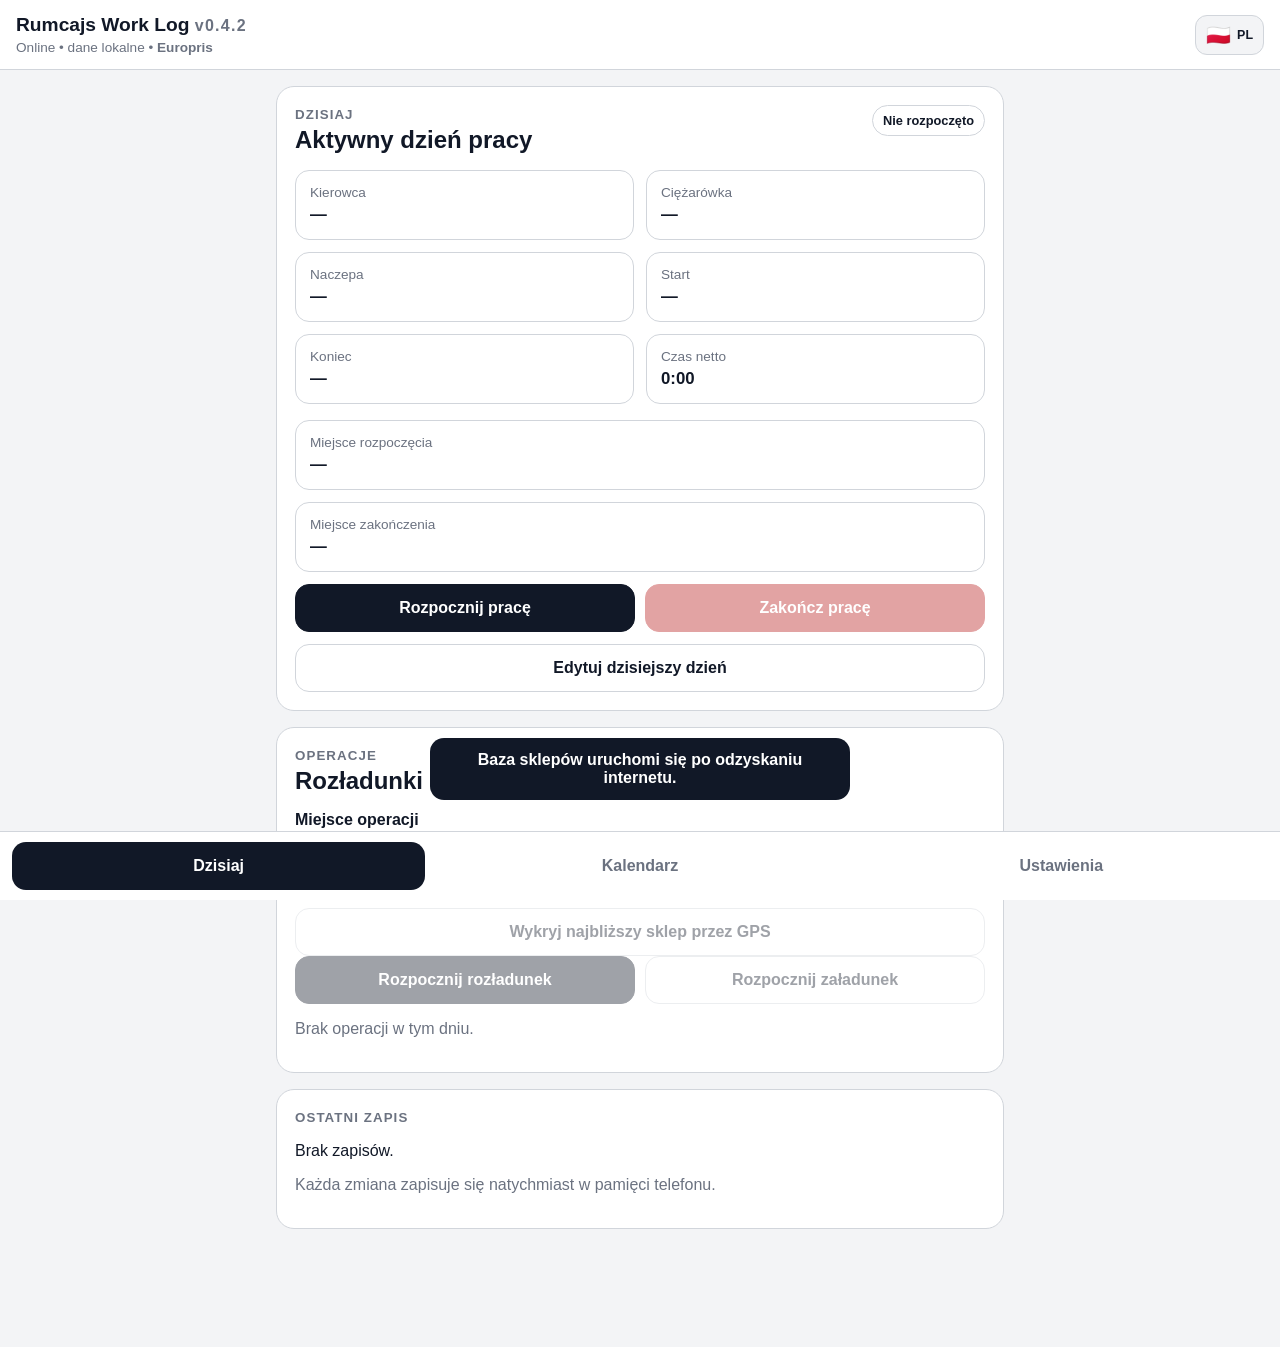
==== index.html @ 017cea59 "Add saved place controls for universal profile" ====
<!doctype html>
<html lang="pl">
<head>
<meta charset="utf-8">
<meta name="viewport" content="width=device-width,initial-scale=1,viewport-fit=cover">
<meta name="theme-color" content="#111827">
<meta name="apple-mobile-web-app-capable" content="yes">
<meta name="apple-mobile-web-app-status-bar-style" content="black-translucent">
<meta name="apple-mobile-web-app-title" content="Work Log">
<title>Rumcajs Work Log</title>
<link rel="manifest" href="./manifest.webmanifest">
<link rel="stylesheet" href="./css/app.css">
</head>
<body>
<header class="topbar"><div class="topbar-row"><div><h1>Rumcajs Work Log <small id="appVersion">v0.5.0</small></h1><p><span id="connectionStatus">…</span> • <strong id="activeProfileBadge">Europris</strong></p></div><div class="language-control"><button id="languageButton" class="language-button" type="button" aria-haspopup="true" aria-expanded="false"><span id="languageFlag">🇵🇱</span><span id="languageShort">PL</span></button><div id="languageMenu" class="language-menu hidden"><button type="button" data-language="pl"><span>🇵🇱</span> Polski</button><button type="button" data-language="en"><span>🇬🇧</span> English</button><button type="button" data-language="de"><span>🇩🇪</span> Deutsch</button><button type="button" data-language="no"><span>🇳🇴</span> Norsk</button></div></div></div></header>
<main>
<section id="view-home" class="view active">
<article class="card"><div class="head"><div><small data-i18n="today">DZISIAJ</small><h2 data-i18n="activeDay">Aktywny dzień pracy</h2></div><b id="dayBadge"></b></div>
<div class="summary-grid"><div><span data-i18n="driver">Kierowca</span><strong id="homeDriver">—</strong></div><div><span data-i18n="truck">Ciężarówka</span><strong id="homeTruck">—</strong></div><div><span data-i18n="trailer">Naczepa</span><strong id="homeTrailer">—</strong></div><div><span data-i18n="start">Start</span><strong id="homeStart">—</strong></div><div><span data-i18n="end">Koniec</span><strong id="homeEnd">—</strong></div><div><span data-i18n="netTime">Czas netto</span><strong id="homeNet">0:00</strong></div></div>
<div class="location-box"><span data-i18n="startPlace">Miejsce rozpoczęcia</span><strong id="homeStartPosition">—</strong></div><div class="location-box"><span data-i18n="endPlace">Miejsce zakończenia</span><strong id="homeEndPosition">—</strong></div>
<div class="button-row"><button id="startWorkButton" class="primary" data-i18n="startWork">Rozpocznij pracę</button><button id="stopWorkButton" class="danger" disabled data-i18n="stopWork">Zakończ pracę</button></div><button id="editTodayButton" class="wide" data-i18n="editToday">Edytuj dzisiejszy dzień</button></article>
<article class="card"><small data-i18n="operations">OPERACJE</small><h2 data-i18n="loads">Rozładunki i załadunki</h2><div id="activeOperationBox" class="active-operation hidden"><strong id="activeOperationTitle"></strong><span id="activeOperationTime"></span><button id="finishOperationButton" class="danger wide" data-i18n="finishOperation">Zakończ operację</button></div>
<div id="operationSelector"><label><span data-i18n="operationPlace">Miejsce operacji</span><input id="operationPlaceSearch" maxlength="100" data-i18n-placeholder="europrisPlaceholder" autocomplete="off"></label><div id="storeSuggestions" class="suggestions hidden"></div><button id="detectStoreButton" class="wide" data-i18n="detectStore">Wykryj najbliższy sklep przez GPS</button><div id="selectedPlaceBox" class="location-box hidden"><span data-i18n="selectedPlace">Wybrane miejsce</span><strong id="selectedPlaceLabel"></strong><small id="selectedPlaceAddress"></small><div id="savePlacePanel" class="save-place-panel hidden"><input id="savedPlaceName" maxlength="80" autocomplete="organization"><button id="savePlaceButton" type="button"></button></div></div><div id="newOperationButtons" class="button-row"><button id="newUnloadButton" class="primary" data-i18n="startUnload">Rozpocznij rozładunek</button><button id="newLoadButton" data-i18n="startLoad">Rozpocznij załadunek</button></div></div>
<div id="finishOperationForm" class="operation-form hidden"><div class="two-cols"><label><span data-i18n="quantity">Palety / ilość</span><input id="finishPallets" type="number" min="0" inputmode="numeric"></label><label id="finishEmptyPalletsLabel"><span data-i18n="emptyPallets">Puste palety (opcjonalnie)</span><input id="finishEmptyPallets" type="number" min="0" inputmode="numeric"></label></div><label><span data-i18n="notes">Notatki</span><textarea id="finishNotes" rows="2"></textarea></label><div class="button-row"><button id="confirmFinishOperationButton" class="primary" data-i18n="saveFinish">Zapisz zakończenie</button><button id="cancelFinishOperationButton" data-i18n="cancel">Anuluj</button></div></div><div id="todayOperations" class="timeline"></div></article>
<article class="card"><small data-i18n="lastSave">OSTATNI ZAPIS</small><p id="lastSaved"></p><p class="muted" data-i18n="autosave">Każda zmiana zapisuje się natychmiast w pamięci telefonu.</p></article></section>
<section id="view-calendar" class="view"><article class="card"><div class="calendar-head"><button id="previousMonth">‹</button><div><small data-i18n="calendar">KALENDARZ</small><h2 id="calendarTitle"></h2></div><button id="nextMonth">›</button></div><div id="monthRows" class="month-rows"></div><div class="totals"><div><span data-i18n="hours">Godziny</span><strong id="totalHours">0:00</strong></div><div><span data-i18n="workDays">Dni pracy</span><strong id="totalDays">0</strong></div><div><span data-i18n="overtime">Nadgodziny</span><strong id="totalOvertime">0:00</strong></div><div><span data-i18n="gross">Brutto orientacyjnie</span><strong id="totalGross">0 NOK</strong></div></div></article></section>
<section id="view-day" class="view"><article class="card"><small data-i18n="editDay">EDYCJA DNIA</small><h2 id="dayFormTitle"></h2><form id="dayForm"><label><span data-i18n="date">Data</span><input id="workDate" type="date" required></label><label><span data-i18n="dayType">Rodzaj dnia</span><select id="dayType"><option value="work" data-i18n="workDay">Dzień pracy</option><option value="vacation" data-i18n="vacation">Urlop bezpłatny</option><option value="sick" data-i18n="sick">Zwolnienie chorobowe</option><option value="egenmelding" data-i18n="egenmelding">Egenmelding</option><option value="doctor" data-i18n="doctor">Wizyta u lekarza — bezpłatna</option><option value="holiday" data-i18n="holiday">Święto płatne</option><option value="off" data-i18n="off">Dzień wolny</option></select></label><label><span data-i18n="driver">Kierowca</span><input id="driverName" maxlength="60"></label><div class="two-cols"><label><span data-i18n="startTime">Rozpoczęcie</span><input id="startTime" type="time" step="900"></label><label><span data-i18n="endTime">Zakończenie</span><input id="endTime" type="time" step="900"></label></div><div class="two-cols"><label><span data-i18n="truck">Ciężarówka</span><input id="truckId" maxlength="30"></label><label><span data-i18n="trailer">Naczepa</span> 1–999<input id="trailerNumber" type="number" min="1" max="999" inputmode="numeric"></label></div><label><span data-i18n="breakMinutes">Przerwa w minutach</span><input id="breakMinutes" type="number" min="0" max="1440" value="0"></label><label><span data-i18n="notes">Notatki</span><textarea id="notes" rows="4"></textarea></label><div class="button-row"><button class="primary" type="submit" data-i18n="saveDay">Zapisz dzień</button><button id="cancelEditButton" type="button" data-i18n="cancel">Anuluj</button></div></form></article></section>
<section id="view-settings" class="view"><article class="card"><small data-i18n="settings">USTAWIENIA</small><h2 data-i18n="profileBilling">Profil i rozliczenie</h2><form id="settingsForm"><label><span data-i18n="workProfile">Profil pracy</span><select id="workProfile"><option value="europris">Europris</option><option value="universal" data-i18n="universal">Uniwersalny</option></select></label><p id="profileDescription" class="muted"></p><label><span data-i18n="defaultName">Domyślne imię i nazwisko</span><input id="defaultDriverName" maxlength="60"></label><label><span data-i18n="defaultTruck">Domyślna ciężarówka</span><input id="defaultTruckId" maxlength="30"></label><label><span data-i18n="hourlyRate">Stawka podstawowa NOK/h</span><input id="hourlyRate" type="number" min="0" step="0.01"></label><label><span data-i18n="overtimeBonus">Dodatek za nadgodziny %</span><input id="overtimePercent" type="number" min="0"></label><label><span data-i18n="dailyNorm">Norma dzienna w minutach</span><input id="dailyMinutes" type="number" min="0" step="15"></label><label><span data-i18n="gpsRadius">Promień GPS w metrach</span><input id="gpsRadius" type="number" min="20" max="120" step="5"></label><button class="primary wide" type="submit" data-i18n="saveSettings">Zapisz ustawienia</button></form></article><article class="card"><small data-i18n="backup">KOPIA BEZPIECZEŃSTWA</small><h2 data-i18n="localData">Dane lokalne</h2><div class="button-row"><button id="exportButton" data-i18n="exportJson">Eksport JSON</button><label class="file-button"><span data-i18n="importJson">Import JSON</span><input id="importInput" type="file" accept=".json,application/json"></label></div></article></section>
</main>
<select id="language" class="hidden" aria-hidden="true" tabindex="-1"><option value="pl">Polski</option><option value="en">English</option><option value="de">Deutsch</option><option value="no">Norsk</option></select>
<nav><button class="nav-button active" data-view="home" data-i18n="navToday">Dzisiaj</button><button class="nav-button" data-view="calendar" data-i18n="navCalendar">Kalendarz</button><button class="nav-button" data-view="settings" data-i18n="navSettings">Ustawienia</button></nav><div id="toast" class="toast hidden"></div><script type="module" src="./js/app.js"></script><script type="module" src="./js/language-switcher.js"></script>
</body></html>
---- css/app.css ----
:root{color-scheme:light dark;--bg:#f3f4f6;--card:#fff;--text:#111827;--muted:#6b7280;--line:#d1d5db;--main:#111827;--mainText:#fff;--danger:#b91c1c}@media(prefers-color-scheme:dark){:root{--bg:#0b1220;--card:#111827;--text:#f9fafb;--muted:#9ca3af;--line:#374151;--main:#f9fafb;--mainText:#111827;--danger:#ef4444}}*{box-sizing:border-box}body{margin:0;background:var(--bg);color:var(--text);font-family:-apple-system,BlinkMacSystemFont,"Segoe UI",sans-serif;padding-bottom:86px}button,input,select,textarea{font:inherit}button{min-height:48px;border:1px solid var(--line);border-radius:14px;padding:12px 16px;font-weight:700;background:transparent;color:var(--text)}button:disabled{opacity:.4}.primary{background:var(--main);color:var(--mainText);border-color:var(--main)}.danger{background:var(--danger);color:white;border-color:var(--danger)}.topbar{position:sticky;top:0;z-index:5;padding:calc(14px + env(safe-area-inset-top)) 16px 14px;background:var(--card);border-bottom:1px solid var(--line)}.topbar-row{display:flex;align-items:center;justify-content:space-between;gap:12px}.topbar-row>div:first-child{min-width:0}h1{font-size:1.2rem;margin:0}.topbar p{margin:4px 0 0;color:var(--muted);font-size:.85rem}.language-control{position:relative;flex:0 0 auto}.language-button{min-height:40px;padding:7px 10px;border-radius:12px;display:flex;align-items:center;gap:6px;background:var(--bg)}.language-button span:first-child{font-size:1.25rem}.language-button span:last-child{font-size:.78rem}.language-menu{position:absolute;right:0;top:48px;width:170px;background:var(--card);border:1px solid var(--line);border-radius:14px;box-shadow:0 12px 30px rgba(0,0,0,.18);overflow:hidden;z-index:20}.language-menu button{display:flex;align-items:center;gap:10px;width:100%;border:0;border-bottom:1px solid var(--line);border-radius:0;text-align:left;background:var(--card);min-height:48px}.language-menu button:last-child{border-bottom:0}.language-menu button span{font-size:1.25rem}main{max-width:760px;margin:auto;padding:16px}.view{display:none}.view.active{display:block}.card{background:var(--card);border:1px solid var(--line);border-radius:18px;padding:18px;margin-bottom:16px}h2{margin:3px 0 16px}.head,.calendar-head{display:flex;justify-content:space-between;gap:10px;align-items:flex-start}.head b{font-size:.8rem;border:1px solid var(--line);padding:7px 10px;border-radius:999px;height:max-content}.calendar-head{align-items:center}.calendar-head h2{margin-bottom:0}.calendar-head button{min-width:48px;font-size:1.5rem}small{color:var(--muted);font-weight:800;letter-spacing:.08em}.summary-grid,.two-cols,.totals{display:grid;grid-template-columns:1fr 1fr;gap:12px}.summary-grid{margin-bottom:16px}.summary-grid div,.totals div{border:1px solid var(--line);border-radius:14px;padding:14px}.summary-grid span,.totals span,.location-box span{display:block;color:var(--muted);font-size:.85rem}.summary-grid strong,.totals strong,.location-box strong{display:block;margin-top:5px;font-size:1.05rem;overflow-wrap:anywhere}.location-box{border:1px solid var(--line);border-radius:14px;padding:14px;margin-bottom:12px}.location-box small{display:block;margin-top:6px;letter-spacing:0;text-transform:none}.button-row{display:flex;gap:10px;flex-wrap:wrap}.button-row>*{flex:1 1 140px}.wide{width:100%;margin-top:12px}label{display:block;font-weight:700;margin-bottom:14px}input,select,textarea{width:100%;margin-top:7px;padding:13px 12px;border:1px solid var(--line);border-radius:12px;background:var(--bg);color:var(--text)}.muted{color:var(--muted)}.file-button{display:flex;justify-content:center;align-items:center;border:1px solid var(--line);border-radius:14px;padding:12px 16px;margin:0;font-weight:700}.file-button input{display:none}.operation-form,.active-operation{border:1px solid var(--line);border-radius:14px;padding:14px;margin:14px 0}.active-operation strong,.active-operation span{display:block}.active-operation span{color:var(--muted);margin-top:5px}.suggestions{border:1px solid var(--line);border-radius:14px;overflow:hidden;margin-top:-8px;margin-bottom:12px;background:var(--card);max-height:320px;overflow-y:auto}.suggestions button{display:block;width:100%;text-align:left;border:0;border-bottom:1px solid var(--line);border-radius:0;background:var(--card);min-height:60px}.suggestions button:last-child{border-bottom:0}.suggestions strong,.suggestions span{display:block}.suggestions span{color:var(--muted);font-size:.82rem;margin-top:3px}.timeline{margin-top:16px}.timeline-item{border-top:1px solid var(--line);padding:12px 0}.timeline-item:first-child{border-top:0}.timeline-item strong{display:block}.timeline-item span{color:var(--muted);font-size:.88rem}.month-rows{margin:16px 0}.day-row{display:grid;grid-template-columns:68px 1fr auto;gap:10px;align-items:center;border-bottom:1px solid var(--line);padding:11px 0}.day-row button{all:unset;display:contents;cursor:pointer}.day-date strong{display:block}.day-date span,.day-details span{color:var(--muted);font-size:.82rem}.day-details strong{display:block}.day-hours{font-weight:800}.empty-day{opacity:.62}nav{position:fixed;left:0;right:0;bottom:0;display:grid;grid-template-columns:repeat(3,1fr);gap:8px;padding:10px 12px calc(10px + env(safe-area-inset-bottom));background:var(--card);border-top:1px solid var(--line)}nav button{color:var(--muted);border:0}nav button.active{background:var(--main);color:var(--mainText)}.toast{position:fixed;left:50%;bottom:100px;transform:translateX(-50%);background:var(--text);color:var(--card);padding:13px 16px;border-radius:14px;width:min(90vw,420px);text-align:center;font-weight:700}.hidden{display:none!important}@media(max-width:520px){.two-cols{grid-template-columns:1fr}.day-row{grid-template-columns:60px 1fr auto}.topbar{padding-left:12px;padding-right:12px}h1{font-size:1.05rem}.language-button{padding:6px 8px}}
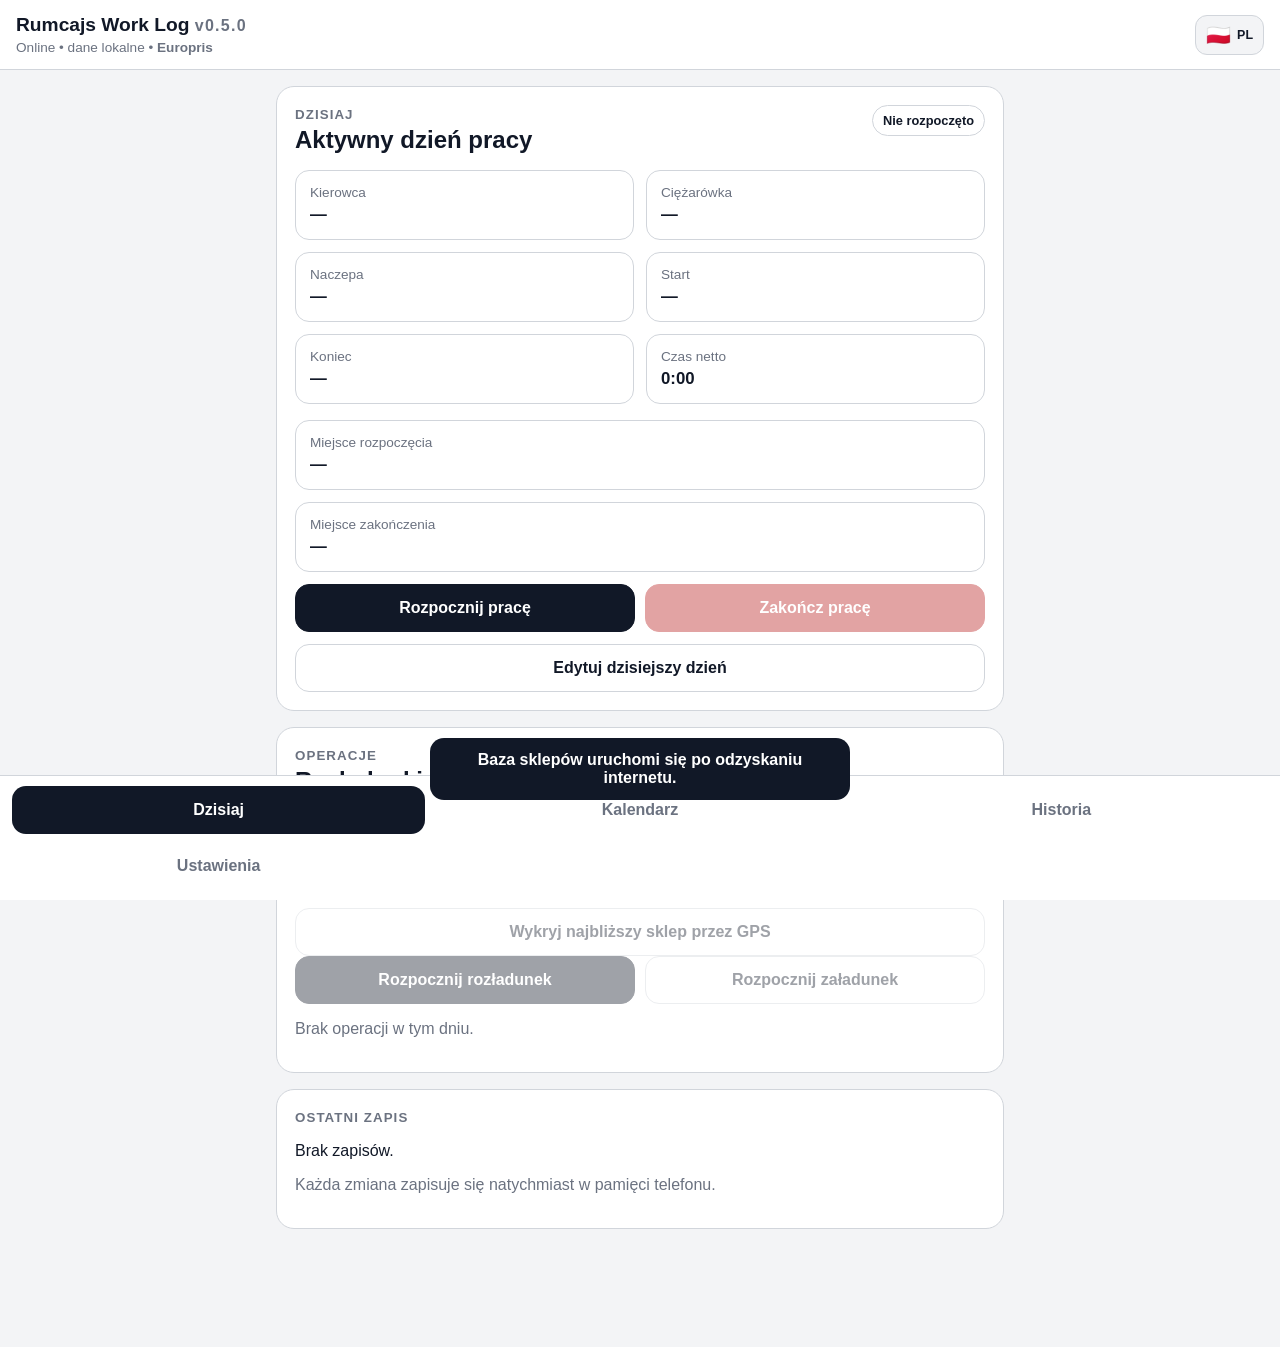
==== commit 03a3f2da: "Add driver history search view" ====
--- a/index.html
+++ b/index.html
@@ -12,7 +12,7 @@
 <link rel="stylesheet" href="./css/app.css">
 </head>
 <body>
-<header class="topbar"><div class="topbar-row"><div><h1>Rumcajs Work Log <small id="appVersion">v0.5.0</small></h1><p><span id="connectionStatus">…</span> • <strong id="activeProfileBadge">Europris</strong></p></div><div class="language-control"><button id="languageButton" class="language-button" type="button" aria-haspopup="true" aria-expanded="false"><span id="languageFlag">🇵🇱</span><span id="languageShort">PL</span></button><div id="languageMenu" class="language-menu hidden"><button type="button" data-language="pl"><span>🇵🇱</span> Polski</button><button type="button" data-language="en"><span>🇬🇧</span> English</button><button type="button" data-language="de"><span>🇩🇪</span> Deutsch</button><button type="button" data-language="no"><span>🇳🇴</span> Norsk</button></div></div></div></header>
+<header class="topbar"><div class="topbar-row"><div><h1>Rumcajs Work Log <small id="appVersion">v0.5.1</small></h1><p><span id="connectionStatus">…</span> • <strong id="activeProfileBadge">Europris</strong></p></div><div class="language-control"><button id="languageButton" class="language-button" type="button" aria-haspopup="true" aria-expanded="false"><span id="languageFlag">🇵🇱</span><span id="languageShort">PL</span></button><div id="languageMenu" class="language-menu hidden"><button type="button" data-language="pl"><span>🇵🇱</span> Polski</button><button type="button" data-language="en"><span>🇬🇧</span> English</button><button type="button" data-language="de"><span>🇩🇪</span> Deutsch</button><button type="button" data-language="no"><span>🇳🇴</span> Norsk</button></div></div></div></header>
 <main>
 <section id="view-home" class="view active">
 <article class="card"><div class="head"><div><small data-i18n="today">DZISIAJ</small><h2 data-i18n="activeDay">Aktywny dzień pracy</h2></div><b id="dayBadge"></b></div>
@@ -24,9 +24,10 @@
 <div id="finishOperationForm" class="operation-form hidden"><div class="two-cols"><label><span data-i18n="quantity">Palety / ilość</span><input id="finishPallets" type="number" min="0" inputmode="numeric"></label><label id="finishEmptyPalletsLabel"><span data-i18n="emptyPallets">Puste palety (opcjonalnie)</span><input id="finishEmptyPallets" type="number" min="0" inputmode="numeric"></label></div><label><span data-i18n="notes">Notatki</span><textarea id="finishNotes" rows="2"></textarea></label><div class="button-row"><button id="confirmFinishOperationButton" class="primary" data-i18n="saveFinish">Zapisz zakończenie</button><button id="cancelFinishOperationButton" data-i18n="cancel">Anuluj</button></div></div><div id="todayOperations" class="timeline"></div></article>
 <article class="card"><small data-i18n="lastSave">OSTATNI ZAPIS</small><p id="lastSaved"></p><p class="muted" data-i18n="autosave">Każda zmiana zapisuje się natychmiast w pamięci telefonu.</p></article></section>
 <section id="view-calendar" class="view"><article class="card"><div class="calendar-head"><button id="previousMonth">‹</button><div><small data-i18n="calendar">KALENDARZ</small><h2 id="calendarTitle"></h2></div><button id="nextMonth">›</button></div><div id="monthRows" class="month-rows"></div><div class="totals"><div><span data-i18n="hours">Godziny</span><strong id="totalHours">0:00</strong></div><div><span data-i18n="workDays">Dni pracy</span><strong id="totalDays">0</strong></div><div><span data-i18n="overtime">Nadgodziny</span><strong id="totalOvertime">0:00</strong></div><div><span data-i18n="gross">Brutto orientacyjnie</span><strong id="totalGross">0 NOK</strong></div></div></article></section>
+<section id="view-history" class="view"><article class="card"><small>HISTORIA</small><h2 id="historyTitle">Historia kierowcy</h2><p id="historyHint" class="muted"></p><label><input id="historyQuery" type="search" autocomplete="off"></label><div class="button-row"><button id="historySearchButton" class="primary" type="button">Szukaj</button><button id="historyClearButton" type="button">Wyczyść</button></div><div id="historyResults" class="history-results"></div></article></section>
 <section id="view-day" class="view"><article class="card"><small data-i18n="editDay">EDYCJA DNIA</small><h2 id="dayFormTitle"></h2><form id="dayForm"><label><span data-i18n="date">Data</span><input id="workDate" type="date" required></label><label><span data-i18n="dayType">Rodzaj dnia</span><select id="dayType"><option value="work" data-i18n="workDay">Dzień pracy</option><option value="vacation" data-i18n="vacation">Urlop bezpłatny</option><option value="sick" data-i18n="sick">Zwolnienie chorobowe</option><option value="egenmelding" data-i18n="egenmelding">Egenmelding</option><option value="doctor" data-i18n="doctor">Wizyta u lekarza — bezpłatna</option><option value="holiday" data-i18n="holiday">Święto płatne</option><option value="off" data-i18n="off">Dzień wolny</option></select></label><label><span data-i18n="driver">Kierowca</span><input id="driverName" maxlength="60"></label><div class="two-cols"><label><span data-i18n="startTime">Rozpoczęcie</span><input id="startTime" type="time" step="900"></label><label><span data-i18n="endTime">Zakończenie</span><input id="endTime" type="time" step="900"></label></div><div class="two-cols"><label><span data-i18n="truck">Ciężarówka</span><input id="truckId" maxlength="30"></label><label><span data-i18n="trailer">Naczepa</span> 1–999<input id="trailerNumber" type="number" min="1" max="999" inputmode="numeric"></label></div><label><span data-i18n="breakMinutes">Przerwa w minutach</span><input id="breakMinutes" type="number" min="0" max="1440" value="0"></label><label><span data-i18n="notes">Notatki</span><textarea id="notes" rows="4"></textarea></label><div class="button-row"><button class="primary" type="submit" data-i18n="saveDay">Zapisz dzień</button><button id="cancelEditButton" type="button" data-i18n="cancel">Anuluj</button></div></form></article></section>
 <section id="view-settings" class="view"><article class="card"><small data-i18n="settings">USTAWIENIA</small><h2 data-i18n="profileBilling">Profil i rozliczenie</h2><form id="settingsForm"><label><span data-i18n="workProfile">Profil pracy</span><select id="workProfile"><option value="europris">Europris</option><option value="universal" data-i18n="universal">Uniwersalny</option></select></label><p id="profileDescription" class="muted"></p><label><span data-i18n="defaultName">Domyślne imię i nazwisko</span><input id="defaultDriverName" maxlength="60"></label><label><span data-i18n="defaultTruck">Domyślna ciężarówka</span><input id="defaultTruckId" maxlength="30"></label><label><span data-i18n="hourlyRate">Stawka podstawowa NOK/h</span><input id="hourlyRate" type="number" min="0" step="0.01"></label><label><span data-i18n="overtimeBonus">Dodatek za nadgodziny %</span><input id="overtimePercent" type="number" min="0"></label><label><span data-i18n="dailyNorm">Norma dzienna w minutach</span><input id="dailyMinutes" type="number" min="0" step="15"></label><label><span data-i18n="gpsRadius">Promień GPS w metrach</span><input id="gpsRadius" type="number" min="20" max="120" step="5"></label><button class="primary wide" type="submit" data-i18n="saveSettings">Zapisz ustawienia</button></form></article><article class="card"><small data-i18n="backup">KOPIA BEZPIECZEŃSTWA</small><h2 data-i18n="localData">Dane lokalne</h2><div class="button-row"><button id="exportButton" data-i18n="exportJson">Eksport JSON</button><label class="file-button"><span data-i18n="importJson">Import JSON</span><input id="importInput" type="file" accept=".json,application/json"></label></div></article></section>
 </main>
 <select id="language" class="hidden" aria-hidden="true" tabindex="-1"><option value="pl">Polski</option><option value="en">English</option><option value="de">Deutsch</option><option value="no">Norsk</option></select>
-<nav><button class="nav-button active" data-view="home" data-i18n="navToday">Dzisiaj</button><button class="nav-button" data-view="calendar" data-i18n="navCalendar">Kalendarz</button><button class="nav-button" data-view="settings" data-i18n="navSettings">Ustawienia</button></nav><div id="toast" class="toast hidden"></div><script type="module" src="./js/app.js"></script><script type="module" src="./js/language-switcher.js"></script>
+<nav><button class="nav-button active" data-view="home" data-i18n="navToday">Dzisiaj</button><button class="nav-button" data-view="calendar" data-i18n="navCalendar">Kalendarz</button><button class="nav-button" data-view="history">Historia</button><button class="nav-button" data-view="settings" data-i18n="navSettings">Ustawienia</button></nav><div id="toast" class="toast hidden"></div><script type="module" src="./js/app.js"></script><script type="module" src="./js/language-switcher.js"></script><script type="module" src="./js/history-search.js"></script>
 </body></html>
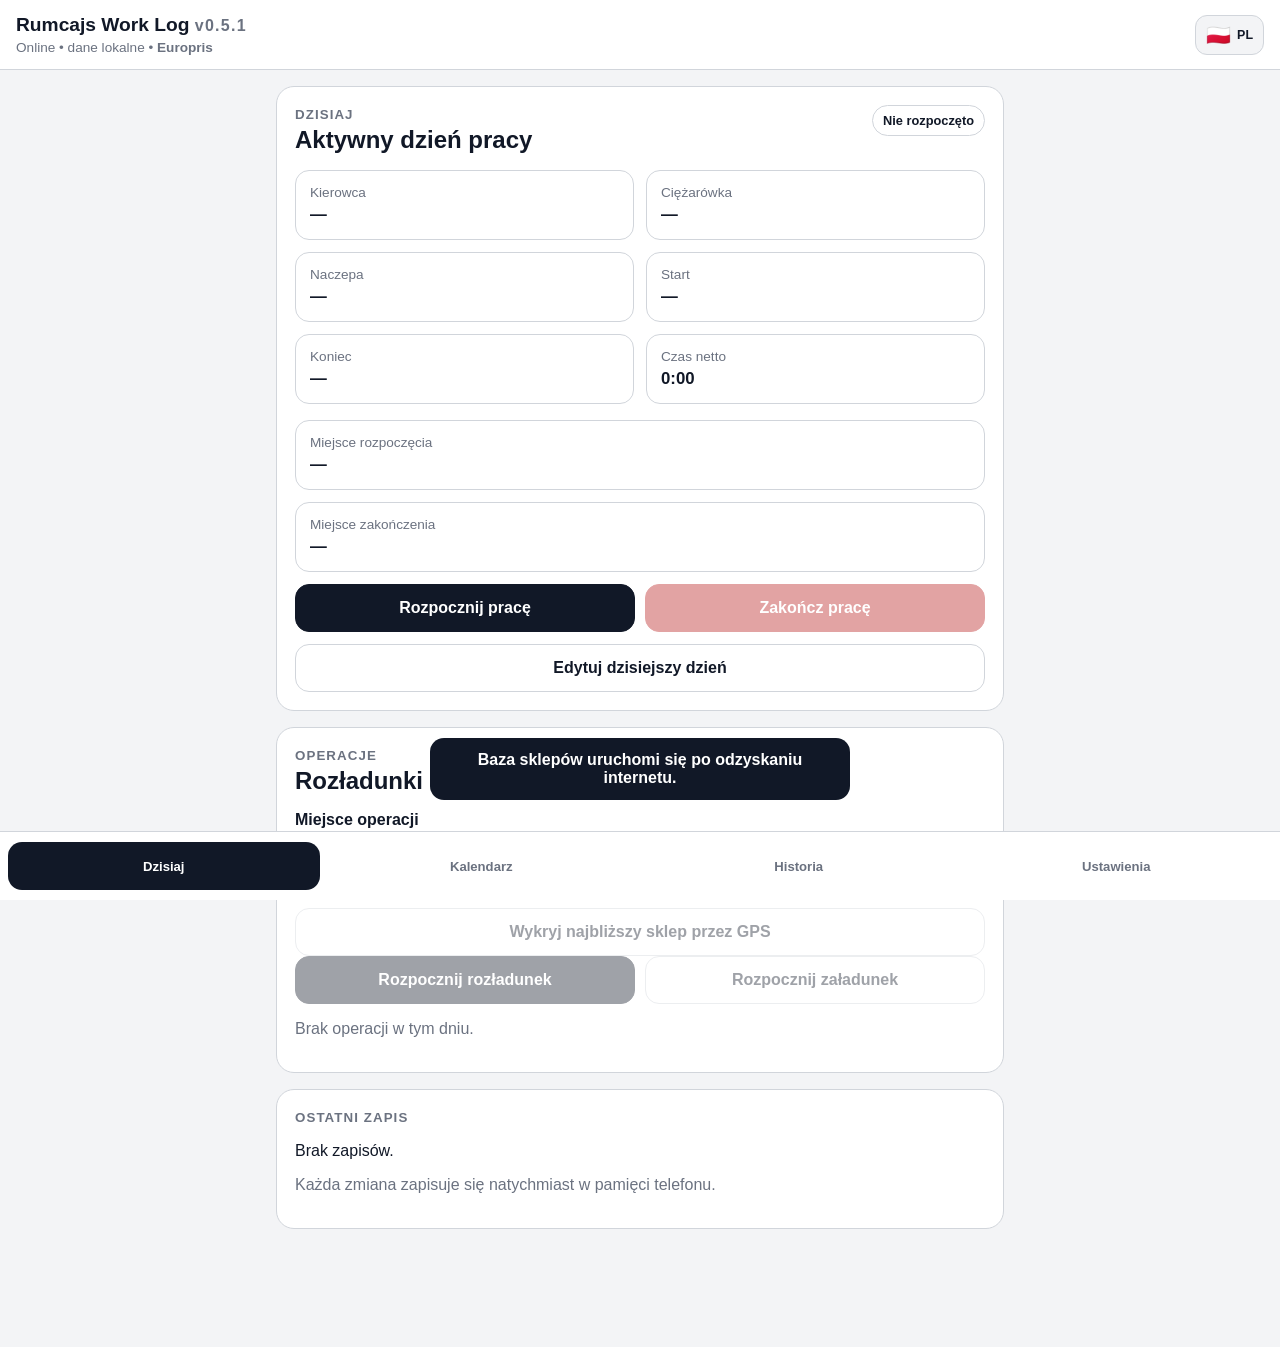
==== commit ee3ab2c7: "Add Hansen & Jensen carrier context to Europris profile" ====
--- a/index.html
+++ b/index.html
@@ -10,9 +10,10 @@
 <title>Rumcajs Work Log</title>
 <link rel="manifest" href="./manifest.webmanifest">
 <link rel="stylesheet" href="./css/app.css">
+<link rel="stylesheet" href="./css/carrier-context.css">
 </head>
 <body>
-<header class="topbar"><div class="topbar-row"><div><h1>Rumcajs Work Log <small id="appVersion">v0.5.1</small></h1><p><span id="connectionStatus">…</span> • <strong id="activeProfileBadge">Europris</strong></p></div><div class="language-control"><button id="languageButton" class="language-button" type="button" aria-haspopup="true" aria-expanded="false"><span id="languageFlag">🇵🇱</span><span id="languageShort">PL</span></button><div id="languageMenu" class="language-menu hidden"><button type="button" data-language="pl"><span>🇵🇱</span> Polski</button><button type="button" data-language="en"><span>🇬🇧</span> English</button><button type="button" data-language="de"><span>🇩🇪</span> Deutsch</button><button type="button" data-language="no"><span>🇳🇴</span> Norsk</button></div></div></div></header>
+<header class="topbar"><div class="topbar-row"><div><h1>Rumcajs Work Log <small id="appVersion">v0.5.2</small></h1><p><span id="connectionStatus">…</span> • <strong id="activeProfileBadge">Europris</strong></p></div><div class="language-control"><button id="languageButton" class="language-button" type="button" aria-haspopup="true" aria-expanded="false"><span id="languageFlag">🇵🇱</span><span id="languageShort">PL</span></button><div id="languageMenu" class="language-menu hidden"><button type="button" data-language="pl"><span>🇵🇱</span> Polski</button><button type="button" data-language="en"><span>🇬🇧</span> English</button><button type="button" data-language="de"><span>🇩🇪</span> Deutsch</button><button type="button" data-language="no"><span>🇳🇴</span> Norsk</button></div></div></div></header>
 <main>
 <section id="view-home" class="view active">
 <article class="card"><div class="head"><div><small data-i18n="today">DZISIAJ</small><h2 data-i18n="activeDay">Aktywny dzień pracy</h2></div><b id="dayBadge"></b></div>
@@ -26,8 +27,8 @@
 <section id="view-calendar" class="view"><article class="card"><div class="calendar-head"><button id="previousMonth">‹</button><div><small data-i18n="calendar">KALENDARZ</small><h2 id="calendarTitle"></h2></div><button id="nextMonth">›</button></div><div id="monthRows" class="month-rows"></div><div class="totals"><div><span data-i18n="hours">Godziny</span><strong id="totalHours">0:00</strong></div><div><span data-i18n="workDays">Dni pracy</span><strong id="totalDays">0</strong></div><div><span data-i18n="overtime">Nadgodziny</span><strong id="totalOvertime">0:00</strong></div><div><span data-i18n="gross">Brutto orientacyjnie</span><strong id="totalGross">0 NOK</strong></div></div></article></section>
 <section id="view-history" class="view"><article class="card"><small>HISTORIA</small><h2 id="historyTitle">Historia kierowcy</h2><p id="historyHint" class="muted"></p><label><input id="historyQuery" type="search" autocomplete="off"></label><div class="button-row"><button id="historySearchButton" class="primary" type="button">Szukaj</button><button id="historyClearButton" type="button">Wyczyść</button></div><div id="historyResults" class="history-results"></div></article></section>
 <section id="view-day" class="view"><article class="card"><small data-i18n="editDay">EDYCJA DNIA</small><h2 id="dayFormTitle"></h2><form id="dayForm"><label><span data-i18n="date">Data</span><input id="workDate" type="date" required></label><label><span data-i18n="dayType">Rodzaj dnia</span><select id="dayType"><option value="work" data-i18n="workDay">Dzień pracy</option><option value="vacation" data-i18n="vacation">Urlop bezpłatny</option><option value="sick" data-i18n="sick">Zwolnienie chorobowe</option><option value="egenmelding" data-i18n="egenmelding">Egenmelding</option><option value="doctor" data-i18n="doctor">Wizyta u lekarza — bezpłatna</option><option value="holiday" data-i18n="holiday">Święto płatne</option><option value="off" data-i18n="off">Dzień wolny</option></select></label><label><span data-i18n="driver">Kierowca</span><input id="driverName" maxlength="60"></label><div class="two-cols"><label><span data-i18n="startTime">Rozpoczęcie</span><input id="startTime" type="time" step="900"></label><label><span data-i18n="endTime">Zakończenie</span><input id="endTime" type="time" step="900"></label></div><div class="two-cols"><label><span data-i18n="truck">Ciężarówka</span><input id="truckId" maxlength="30"></label><label><span data-i18n="trailer">Naczepa</span> 1–999<input id="trailerNumber" type="number" min="1" max="999" inputmode="numeric"></label></div><label><span data-i18n="breakMinutes">Przerwa w minutach</span><input id="breakMinutes" type="number" min="0" max="1440" value="0"></label><label><span data-i18n="notes">Notatki</span><textarea id="notes" rows="4"></textarea></label><div class="button-row"><button class="primary" type="submit" data-i18n="saveDay">Zapisz dzień</button><button id="cancelEditButton" type="button" data-i18n="cancel">Anuluj</button></div></form></article></section>
-<section id="view-settings" class="view"><article class="card"><small data-i18n="settings">USTAWIENIA</small><h2 data-i18n="profileBilling">Profil i rozliczenie</h2><form id="settingsForm"><label><span data-i18n="workProfile">Profil pracy</span><select id="workProfile"><option value="europris">Europris</option><option value="universal" data-i18n="universal">Uniwersalny</option></select></label><p id="profileDescription" class="muted"></p><label><span data-i18n="defaultName">Domyślne imię i nazwisko</span><input id="defaultDriverName" maxlength="60"></label><label><span data-i18n="defaultTruck">Domyślna ciężarówka</span><input id="defaultTruckId" maxlength="30"></label><label><span data-i18n="hourlyRate">Stawka podstawowa NOK/h</span><input id="hourlyRate" type="number" min="0" step="0.01"></label><label><span data-i18n="overtimeBonus">Dodatek za nadgodziny %</span><input id="overtimePercent" type="number" min="0"></label><label><span data-i18n="dailyNorm">Norma dzienna w minutach</span><input id="dailyMinutes" type="number" min="0" step="15"></label><label><span data-i18n="gpsRadius">Promień GPS w metrach</span><input id="gpsRadius" type="number" min="20" max="120" step="5"></label><button class="primary wide" type="submit" data-i18n="saveSettings">Zapisz ustawienia</button></form></article><article class="card"><small data-i18n="backup">KOPIA BEZPIECZEŃSTWA</small><h2 data-i18n="localData">Dane lokalne</h2><div class="button-row"><button id="exportButton" data-i18n="exportJson">Eksport JSON</button><label class="file-button"><span data-i18n="importJson">Import JSON</span><input id="importInput" type="file" accept=".json,application/json"></label></div></article></section>
+<section id="view-settings" class="view"><article class="card"><small data-i18n="settings">USTAWIENIA</small><h2 data-i18n="profileBilling">Profil i rozliczenie</h2><form id="settingsForm"><label><span data-i18n="workProfile">Profil pracy</span><select id="workProfile"><option value="europris">Europris</option><option value="universal" data-i18n="universal">Uniwersalny</option></select></label><p id="profileDescription" class="muted"></p><div id="carrierContext" class="carrier-context hidden"><span id="carrierContextLabel">Przewoźnik</span><strong id="carrierContextName"></strong></div><label><span data-i18n="defaultName">Domyślne imię i nazwisko</span><input id="defaultDriverName" maxlength="60"></label><label><span data-i18n="defaultTruck">Domyślna ciężarówka</span><input id="defaultTruckId" maxlength="30"></label><label><span data-i18n="hourlyRate">Stawka podstawowa NOK/h</span><input id="hourlyRate" type="number" min="0" step="0.01"></label><label><span data-i18n="overtimeBonus">Dodatek za nadgodziny %</span><input id="overtimePercent" type="number" min="0"></label><label><span data-i18n="dailyNorm">Norma dzienna w minutach</span><input id="dailyMinutes" type="number" min="0" step="15"></label><label><span data-i18n="gpsRadius">Promień GPS w metrach</span><input id="gpsRadius" type="number" min="20" max="120" step="5"></label><button class="primary wide" type="submit" data-i18n="saveSettings">Zapisz ustawienia</button></form></article><article class="card"><small data-i18n="backup">KOPIA BEZPIECZEŃSTWA</small><h2 data-i18n="localData">Dane lokalne</h2><div class="button-row"><button id="exportButton" data-i18n="exportJson">Eksport JSON</button><label class="file-button"><span data-i18n="importJson">Import JSON</span><input id="importInput" type="file" accept=".json,application/json"></label></div></article></section>
 </main>
 <select id="language" class="hidden" aria-hidden="true" tabindex="-1"><option value="pl">Polski</option><option value="en">English</option><option value="de">Deutsch</option><option value="no">Norsk</option></select>
-<nav><button class="nav-button active" data-view="home" data-i18n="navToday">Dzisiaj</button><button class="nav-button" data-view="calendar" data-i18n="navCalendar">Kalendarz</button><button class="nav-button" data-view="history">Historia</button><button class="nav-button" data-view="settings" data-i18n="navSettings">Ustawienia</button></nav><div id="toast" class="toast hidden"></div><script type="module" src="./js/app.js"></script><script type="module" src="./js/language-switcher.js"></script><script type="module" src="./js/history-search.js"></script>
+<nav><button class="nav-button active" data-view="home" data-i18n="navToday">Dzisiaj</button><button class="nav-button" data-view="calendar" data-i18n="navCalendar">Kalendarz</button><button class="nav-button" data-view="history">Historia</button><button class="nav-button" data-view="settings" data-i18n="navSettings">Ustawienia</button></nav><div id="toast" class="toast hidden"></div><script type="module" src="./js/app.js"></script><script type="module" src="./js/language-switcher.js"></script><script type="module" src="./js/history-search.js"></script><script type="module" src="./js/carrier-context.js"></script>
 </body></html>
--- a/css/app.css
+++ b/css/app.css
@@ -1 +1 @@
-:root{color-scheme:light dark;--bg:#f3f4f6;--card:#fff;--text:#111827;--muted:#6b7280;--line:#d1d5db;--main:#111827;--mainText:#fff;--danger:#b91c1c}@media(prefers-color-scheme:dark){:root{--bg:#0b1220;--card:#111827;--text:#f9fafb;--muted:#9ca3af;--line:#374151;--main:#f9fafb;--mainText:#111827;--danger:#ef4444}}*{box-sizing:border-box}body{margin:0;background:var(--bg);color:var(--text);font-family:-apple-system,BlinkMacSystemFont,"Segoe UI",sans-serif;padding-bottom:86px}button,input,select,textarea{font:inherit}button{min-height:48px;border:1px solid var(--line);border-radius:14px;padding:12px 16px;font-weight:700;background:transparent;color:var(--text)}button:disabled{opacity:.4}.primary{background:var(--main);color:var(--mainText);border-color:var(--main)}.danger{background:var(--danger);color:white;border-color:var(--danger)}.topbar{position:sticky;top:0;z-index:5;padding:calc(14px + env(safe-area-inset-top)) 16px 14px;background:var(--card);border-bottom:1px solid var(--line)}.topbar-row{display:flex;align-items:center;justify-content:space-between;gap:12px}.topbar-row>div:first-child{min-width:0}h1{font-size:1.2rem;margin:0}.topbar p{margin:4px 0 0;color:var(--muted);font-size:.85rem}.language-control{position:relative;flex:0 0 auto}.language-button{min-height:40px;padding:7px 10px;border-radius:12px;display:flex;align-items:center;gap:6px;background:var(--bg)}.language-button span:first-child{font-size:1.25rem}.language-button span:last-child{font-size:.78rem}.language-menu{position:absolute;right:0;top:48px;width:170px;background:var(--card);border:1px solid var(--line);border-radius:14px;box-shadow:0 12px 30px rgba(0,0,0,.18);overflow:hidden;z-index:20}.language-menu button{display:flex;align-items:center;gap:10px;width:100%;border:0;border-bottom:1px solid var(--line);border-radius:0;text-align:left;background:var(--card);min-height:48px}.language-menu button:last-child{border-bottom:0}.language-menu button span{font-size:1.25rem}main{max-width:760px;margin:auto;padding:16px}.view{display:none}.view.active{display:block}.card{background:var(--card);border:1px solid var(--line);border-radius:18px;padding:18px;margin-bottom:16px}h2{margin:3px 0 16px}.head,.calendar-head{display:flex;justify-content:space-between;gap:10px;align-items:flex-start}.head b{font-size:.8rem;border:1px solid var(--line);padding:7px 10px;border-radius:999px;height:max-content}.calendar-head{align-items:center}.calendar-head h2{margin-bottom:0}.calendar-head button{min-width:48px;font-size:1.5rem}small{color:var(--muted);font-weight:800;letter-spacing:.08em}.summary-grid,.two-cols,.totals{display:grid;grid-template-columns:1fr 1fr;gap:12px}.summary-grid{margin-bottom:16px}.summary-grid div,.totals div{border:1px solid var(--line);border-radius:14px;padding:14px}.summary-grid span,.totals span,.location-box span{display:block;color:var(--muted);font-size:.85rem}.summary-grid strong,.totals strong,.location-box strong{display:block;margin-top:5px;font-size:1.05rem;overflow-wrap:anywhere}.location-box{border:1px solid var(--line);border-radius:14px;padding:14px;margin-bottom:12px}.location-box small{display:block;margin-top:6px;letter-spacing:0;text-transform:none}.button-row{display:flex;gap:10px;flex-wrap:wrap}.button-row>*{flex:1 1 140px}.wide{width:100%;margin-top:12px}label{display:block;font-weight:700;margin-bottom:14px}input,select,textarea{width:100%;margin-top:7px;padding:13px 12px;border:1px solid var(--line);border-radius:12px;background:var(--bg);color:var(--text)}.muted{color:var(--muted)}.file-button{display:flex;justify-content:center;align-items:center;border:1px solid var(--line);border-radius:14px;padding:12px 16px;margin:0;font-weight:700}.file-button input{display:none}.operation-form,.active-operation{border:1px solid var(--line);border-radius:14px;padding:14px;margin:14px 0}.active-operation strong,.active-operation span{display:block}.active-operation span{color:var(--muted);margin-top:5px}.suggestions{border:1px solid var(--line);border-radius:14px;overflow:hidden;margin-top:-8px;margin-bottom:12px;background:var(--card);max-height:320px;overflow-y:auto}.suggestions button{display:block;width:100%;text-align:left;border:0;border-bottom:1px solid var(--line);border-radius:0;background:var(--card);min-height:60px}.suggestions button:last-child{border-bottom:0}.suggestions strong,.suggestions span{display:block}.suggestions span{color:var(--muted);font-size:.82rem;margin-top:3px}.timeline{margin-top:16px}.timeline-item{border-top:1px solid var(--line);padding:12px 0}.timeline-item:first-child{border-top:0}.timeline-item strong{display:block}.timeline-item span{color:var(--muted);font-size:.88rem}.month-rows{margin:16px 0}.day-row{display:grid;grid-template-columns:68px 1fr auto;gap:10px;align-items:center;border-bottom:1px solid var(--line);padding:11px 0}.day-row button{all:unset;display:contents;cursor:pointer}.day-date strong{display:block}.day-date span,.day-details span{color:var(--muted);font-size:.82rem}.day-details strong{display:block}.day-hours{font-weight:800}.empty-day{opacity:.62}nav{position:fixed;left:0;right:0;bottom:0;display:grid;grid-template-columns:repeat(3,1fr);gap:8px;padding:10px 12px calc(10px + env(safe-area-inset-bottom));background:var(--card);border-top:1px solid var(--line)}nav button{color:var(--muted);border:0}nav button.active{background:var(--main);color:var(--mainText)}.toast{position:fixed;left:50%;bottom:100px;transform:translateX(-50%);background:var(--text);color:var(--card);padding:13px 16px;border-radius:14px;width:min(90vw,420px);text-align:center;font-weight:700}.hidden{display:none!important}@media(max-width:520px){.two-cols{grid-template-columns:1fr}.day-row{grid-template-columns:60px 1fr auto}.topbar{padding-left:12px;padding-right:12px}h1{font-size:1.05rem}.language-button{padding:6px 8px}}+:root{color-scheme:light dark;--bg:#f3f4f6;--card:#fff;--text:#111827;--muted:#6b7280;--line:#d1d5db;--main:#111827;--mainText:#fff;--danger:#b91c1c}@media(prefers-color-scheme:dark){:root{--bg:#0b1220;--card:#111827;--text:#f9fafb;--muted:#9ca3af;--line:#374151;--main:#f9fafb;--mainText:#111827;--danger:#ef4444}}*{box-sizing:border-box}body{margin:0;background:var(--bg);color:var(--text);font-family:-apple-system,BlinkMacSystemFont,"Segoe UI",sans-serif;padding-bottom:86px}button,input,select,textarea{font:inherit}button{min-height:48px;border:1px solid var(--line);border-radius:14px;padding:12px 16px;font-weight:700;background:transparent;color:var(--text)}button:disabled{opacity:.4}.primary{background:var(--main);color:var(--mainText);border-color:var(--main)}.danger{background:var(--danger);color:white;border-color:var(--danger)}.topbar{position:sticky;top:0;z-index:5;padding:calc(14px + env(safe-area-inset-top)) 16px 14px;background:var(--card);border-bottom:1px solid var(--line)}.topbar-row{display:flex;align-items:center;justify-content:space-between;gap:12px}.topbar-row>div:first-child{min-width:0}h1{font-size:1.2rem;margin:0}.topbar p{margin:4px 0 0;color:var(--muted);font-size:.85rem}.language-control{position:relative;flex:0 0 auto}.language-button{min-height:40px;padding:7px 10px;border-radius:12px;display:flex;align-items:center;gap:6px;background:var(--bg)}.language-button span:first-child{font-size:1.25rem}.language-button span:last-child{font-size:.78rem}.language-menu{position:absolute;right:0;top:48px;width:170px;background:var(--card);border:1px solid var(--line);border-radius:14px;box-shadow:0 12px 30px rgba(0,0,0,.18);overflow:hidden;z-index:20}.language-menu button{display:flex;align-items:center;gap:10px;width:100%;border:0;border-bottom:1px solid var(--line);border-radius:0;text-align:left;background:var(--card);min-height:48px}.language-menu button:last-child{border-bottom:0}.language-menu button span{font-size:1.25rem}main{max-width:760px;margin:auto;padding:16px}.view{display:none}.view.active{display:block}.card{background:var(--card);border:1px solid var(--line);border-radius:18px;padding:18px;margin-bottom:16px}h2{margin:3px 0 16px}.head,.calendar-head{display:flex;justify-content:space-between;gap:10px;align-items:flex-start}.head b{font-size:.8rem;border:1px solid var(--line);padding:7px 10px;border-radius:999px;height:max-content}.calendar-head{align-items:center}.calendar-head h2{margin-bottom:0}.calendar-head button{min-width:48px;font-size:1.5rem}small{color:var(--muted);font-weight:800;letter-spacing:.08em}.summary-grid,.two-cols,.totals{display:grid;grid-template-columns:1fr 1fr;gap:12px}.summary-grid{margin-bottom:16px}.summary-grid div,.totals div{border:1px solid var(--line);border-radius:14px;padding:14px}.summary-grid span,.totals span,.location-box span{display:block;color:var(--muted);font-size:.85rem}.summary-grid strong,.totals strong,.location-box strong{display:block;margin-top:5px;font-size:1.05rem;overflow-wrap:anywhere}.location-box{border:1px solid var(--line);border-radius:14px;padding:14px;margin-bottom:12px}.location-box small{display:block;margin-top:6px;letter-spacing:0;text-transform:none}.button-row{display:flex;gap:10px;flex-wrap:wrap}.button-row>*{flex:1 1 140px}.wide{width:100%;margin-top:12px}label{display:block;font-weight:700;margin-bottom:14px}input,select,textarea{width:100%;margin-top:7px;padding:13px 12px;border:1px solid var(--line);border-radius:12px;background:var(--bg);color:var(--text)}.muted{color:var(--muted)}.file-button{display:flex;justify-content:center;align-items:center;border:1px solid var(--line);border-radius:14px;padding:12px 16px;margin:0;font-weight:700}.file-button input{display:none}.operation-form,.active-operation{border:1px solid var(--line);border-radius:14px;padding:14px;margin:14px 0}.active-operation strong,.active-operation span{display:block}.active-operation span{color:var(--muted);margin-top:5px}.suggestions{border:1px solid var(--line);border-radius:14px;overflow:hidden;margin-top:-8px;margin-bottom:12px;background:var(--card);max-height:320px;overflow-y:auto}.suggestions button{display:block;width:100%;text-align:left;border:0;border-bottom:1px solid var(--line);border-radius:0;background:var(--card);min-height:60px}.suggestions button:last-child{border-bottom:0}.suggestions strong,.suggestions span{display:block}.suggestions span{color:var(--muted);font-size:.82rem;margin-top:3px}.timeline{margin-top:16px}.timeline-item{border-top:1px solid var(--line);padding:12px 0}.timeline-item:first-child{border-top:0}.timeline-item strong{display:block}.timeline-item span{color:var(--muted);font-size:.88rem}.month-rows{margin:16px 0}.day-row{display:grid;grid-template-columns:68px 1fr auto;gap:10px;align-items:center;border-bottom:1px solid var(--line);padding:11px 0}.day-row button{all:unset;display:contents;cursor:pointer}.day-date strong{display:block}.day-date span,.day-details span{color:var(--muted);font-size:.82rem}.day-details strong{display:block}.day-hours{font-weight:800}.empty-day{opacity:.62}.history-results{margin-top:16px}.history-count{margin:0 0 8px}.history-item{border:1px solid var(--line);border-radius:14px;padding:14px;margin-bottom:12px;background:var(--bg)}.history-item h3{margin:4px 0 8px;font-size:1rem}.history-item p{margin:5px 0;overflow-wrap:anywhere}.history-item small{font-size:.72rem}.save-place-panel{margin-top:12px}.save-place-panel input{margin-top:0}nav{position:fixed;left:0;right:0;bottom:0;display:grid;grid-template-columns:repeat(4,1fr);gap:6px;padding:10px 8px calc(10px + env(safe-area-inset-bottom));background:var(--card);border-top:1px solid var(--line)}nav button{color:var(--muted);border:0;padding:10px 6px;font-size:.82rem}nav button.active{background:var(--main);color:var(--mainText)}.toast{position:fixed;left:50%;bottom:100px;transform:translateX(-50%);background:var(--text);color:var(--card);padding:13px 16px;border-radius:14px;width:min(90vw,420px);text-align:center;font-weight:700}.hidden{display:none!important}@media(max-width:520px){.two-cols{grid-template-columns:1fr}.day-row{grid-template-columns:60px 1fr auto}.topbar{padding-left:12px;padding-right:12px}h1{font-size:1.05rem}.language-button{padding:6px 8px}nav button{font-size:.74rem}}
--- a/css/carrier-context.css
+++ b/css/carrier-context.css
@@ -0,0 +1 @@
+.carrier-context{margin:10px 0 0;padding:10px 12px;border:1px solid var(--line);border-radius:12px;background:var(--bg)}.carrier-context span{display:block;color:var(--muted);font-size:.78rem}.carrier-context strong{display:block;margin-top:3px;font-size:.92rem}.carrier-context.hidden{display:none!important}
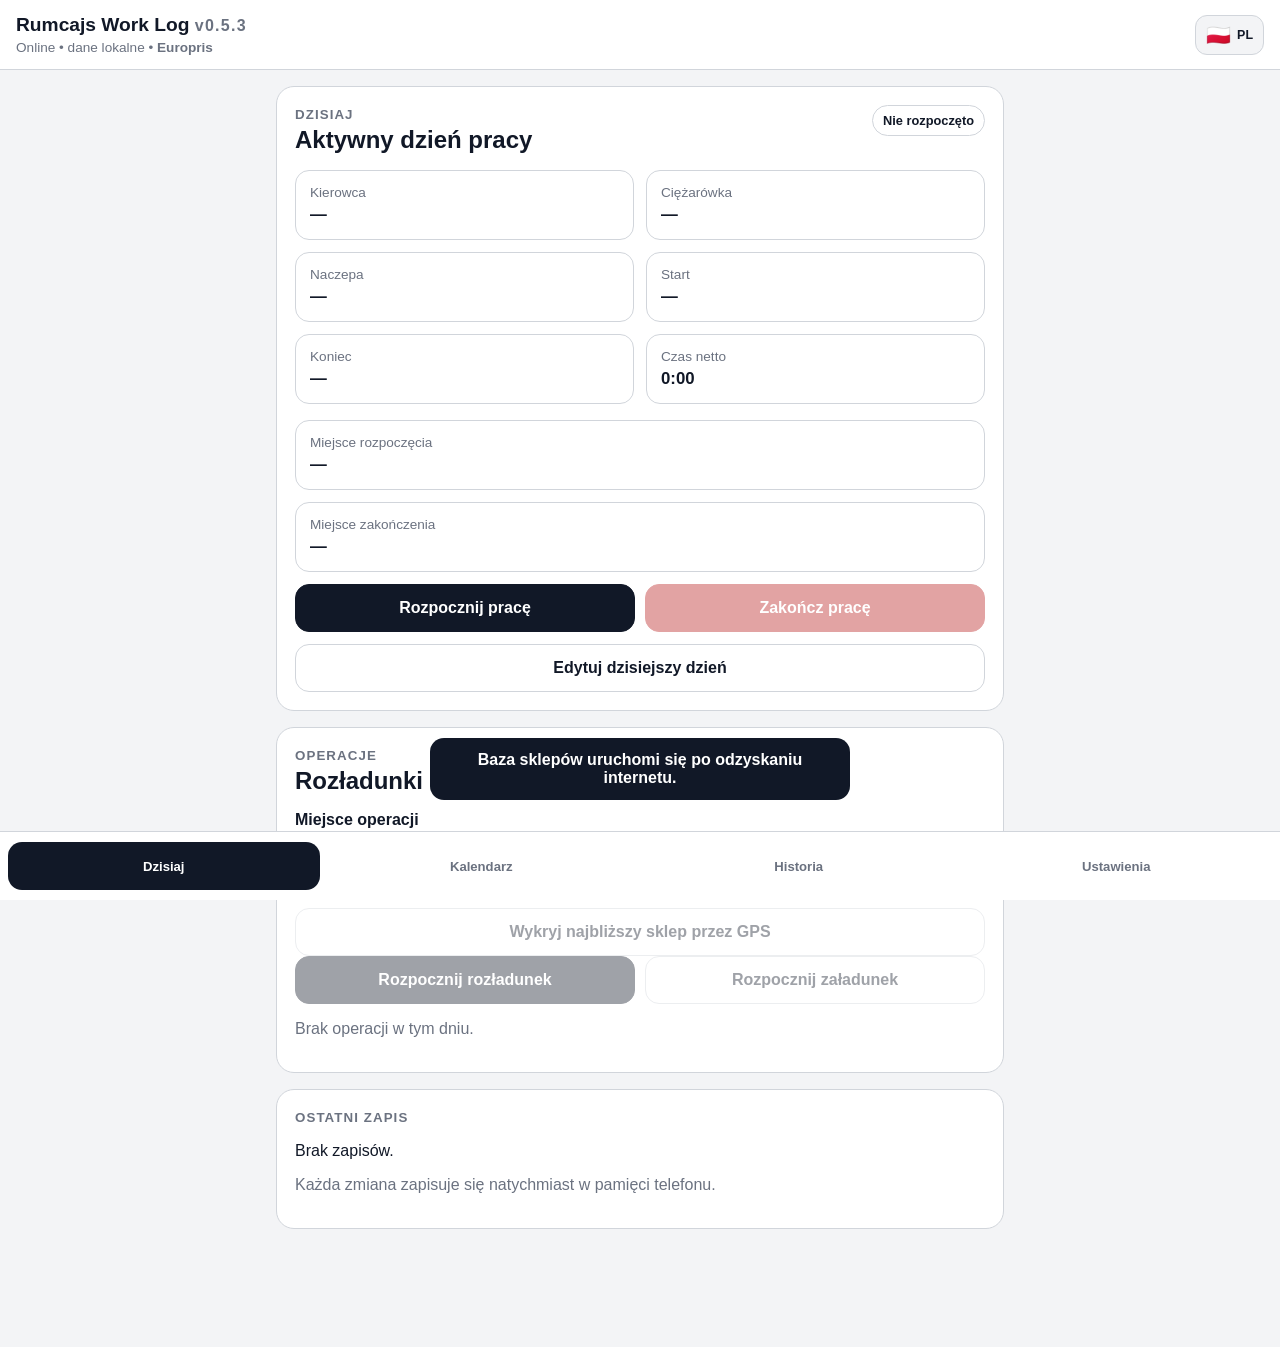
==== commit f11f94c0: "Add fleet dropdown UI and keep settings active after profile change" ====
--- a/index.html
+++ b/index.html
@@ -11,9 +11,10 @@
 <link rel="manifest" href="./manifest.webmanifest">
 <link rel="stylesheet" href="./css/app.css">
 <link rel="stylesheet" href="./css/carrier-context.css">
+<link rel="stylesheet" href="./css/fleet-ui.css">
 </head>
 <body>
-<header class="topbar"><div class="topbar-row"><div><h1>Rumcajs Work Log <small id="appVersion">v0.5.2</small></h1><p><span id="connectionStatus">…</span> • <strong id="activeProfileBadge">Europris</strong></p></div><div class="language-control"><button id="languageButton" class="language-button" type="button" aria-haspopup="true" aria-expanded="false"><span id="languageFlag">🇵🇱</span><span id="languageShort">PL</span></button><div id="languageMenu" class="language-menu hidden"><button type="button" data-language="pl"><span>🇵🇱</span> Polski</button><button type="button" data-language="en"><span>🇬🇧</span> English</button><button type="button" data-language="de"><span>🇩🇪</span> Deutsch</button><button type="button" data-language="no"><span>🇳🇴</span> Norsk</button></div></div></div></header>
+<header class="topbar"><div class="topbar-row"><div><h1>Rumcajs Work Log <small id="appVersion">v0.5.4</small></h1><p><span id="connectionStatus">…</span> • <strong id="activeProfileBadge">Europris</strong></p></div><div class="language-control"><button id="languageButton" class="language-button" type="button" aria-haspopup="true" aria-expanded="false"><span id="languageFlag">🇵🇱</span><span id="languageShort">PL</span></button><div id="languageMenu" class="language-menu hidden"><button type="button" data-language="pl"><span>🇵🇱</span> Polski</button><button type="button" data-language="en"><span>🇬🇧</span> English</button><button type="button" data-language="de"><span>🇩🇪</span> Deutsch</button><button type="button" data-language="no"><span>🇳🇴</span> Norsk</button></div></div></div></header>
 <main>
 <section id="view-home" class="view active">
 <article class="card"><div class="head"><div><small data-i18n="today">DZISIAJ</small><h2 data-i18n="activeDay">Aktywny dzień pracy</h2></div><b id="dayBadge"></b></div>
@@ -30,5 +31,5 @@
 <section id="view-settings" class="view"><article class="card"><small data-i18n="settings">USTAWIENIA</small><h2 data-i18n="profileBilling">Profil i rozliczenie</h2><form id="settingsForm"><label><span data-i18n="workProfile">Profil pracy</span><select id="workProfile"><option value="europris">Europris</option><option value="universal" data-i18n="universal">Uniwersalny</option></select></label><p id="profileDescription" class="muted"></p><div id="carrierContext" class="carrier-context hidden"><span id="carrierContextLabel">Przewoźnik</span><strong id="carrierContextName"></strong></div><label><span data-i18n="defaultName">Domyślne imię i nazwisko</span><input id="defaultDriverName" maxlength="60"></label><label><span data-i18n="defaultTruck">Domyślna ciężarówka</span><input id="defaultTruckId" maxlength="30"></label><label><span data-i18n="hourlyRate">Stawka podstawowa NOK/h</span><input id="hourlyRate" type="number" min="0" step="0.01"></label><label><span data-i18n="overtimeBonus">Dodatek za nadgodziny %</span><input id="overtimePercent" type="number" min="0"></label><label><span data-i18n="dailyNorm">Norma dzienna w minutach</span><input id="dailyMinutes" type="number" min="0" step="15"></label><label><span data-i18n="gpsRadius">Promień GPS w metrach</span><input id="gpsRadius" type="number" min="20" max="120" step="5"></label><button class="primary wide" type="submit" data-i18n="saveSettings">Zapisz ustawienia</button></form></article><article class="card"><small data-i18n="backup">KOPIA BEZPIECZEŃSTWA</small><h2 data-i18n="localData">Dane lokalne</h2><div class="button-row"><button id="exportButton" data-i18n="exportJson">Eksport JSON</button><label class="file-button"><span data-i18n="importJson">Import JSON</span><input id="importInput" type="file" accept=".json,application/json"></label></div></article></section>
 </main>
 <select id="language" class="hidden" aria-hidden="true" tabindex="-1"><option value="pl">Polski</option><option value="en">English</option><option value="de">Deutsch</option><option value="no">Norsk</option></select>
-<nav><button class="nav-button active" data-view="home" data-i18n="navToday">Dzisiaj</button><button class="nav-button" data-view="calendar" data-i18n="navCalendar">Kalendarz</button><button class="nav-button" data-view="history">Historia</button><button class="nav-button" data-view="settings" data-i18n="navSettings">Ustawienia</button></nav><div id="toast" class="toast hidden"></div><script type="module" src="./js/app.js"></script><script type="module" src="./js/language-switcher.js"></script><script type="module" src="./js/history-search.js"></script><script type="module" src="./js/carrier-context.js"></script>
+<nav><button class="nav-button active" data-view="home" data-i18n="navToday">Dzisiaj</button><button class="nav-button" data-view="calendar" data-i18n="navCalendar">Kalendarz</button><button class="nav-button" data-view="history">Historia</button><button class="nav-button" data-view="settings" data-i18n="navSettings">Ustawienia</button></nav><div id="toast" class="toast hidden"></div><script type="module" src="./js/app.js"></script><script type="module" src="./js/language-switcher.js"></script><script type="module" src="./js/history-search.js"></script><script type="module" src="./js/carrier-context.js"></script><script type="module" src="./js/fleet-ui.js"></script>
 </body></html>
--- a/css/fleet-ui.css
+++ b/css/fleet-ui.css
@@ -0,0 +1 @@
+.fleet-input-wrapper{position:relative;display:grid;grid-template-columns:1fr 48px;gap:8px;align-items:end}.fleet-input-wrapper input{grid-column:1;margin-top:7px}.fleet-toggle{grid-column:2;min-width:48px;padding:10px 0;margin-top:7px;font-size:1.15rem}.fleet-list{position:absolute;left:0;right:0;top:calc(100% + 6px);z-index:30;max-height:320px;overflow-y:auto;background:var(--card);border:1px solid var(--line);border-radius:14px;box-shadow:0 14px 32px rgba(0,0,0,.2)}.fleet-list button{display:block;width:100%;border:0;border-bottom:1px solid var(--line);border-radius:0;text-align:left;background:var(--card);min-height:50px}.fleet-list button:last-child{border-bottom:0}
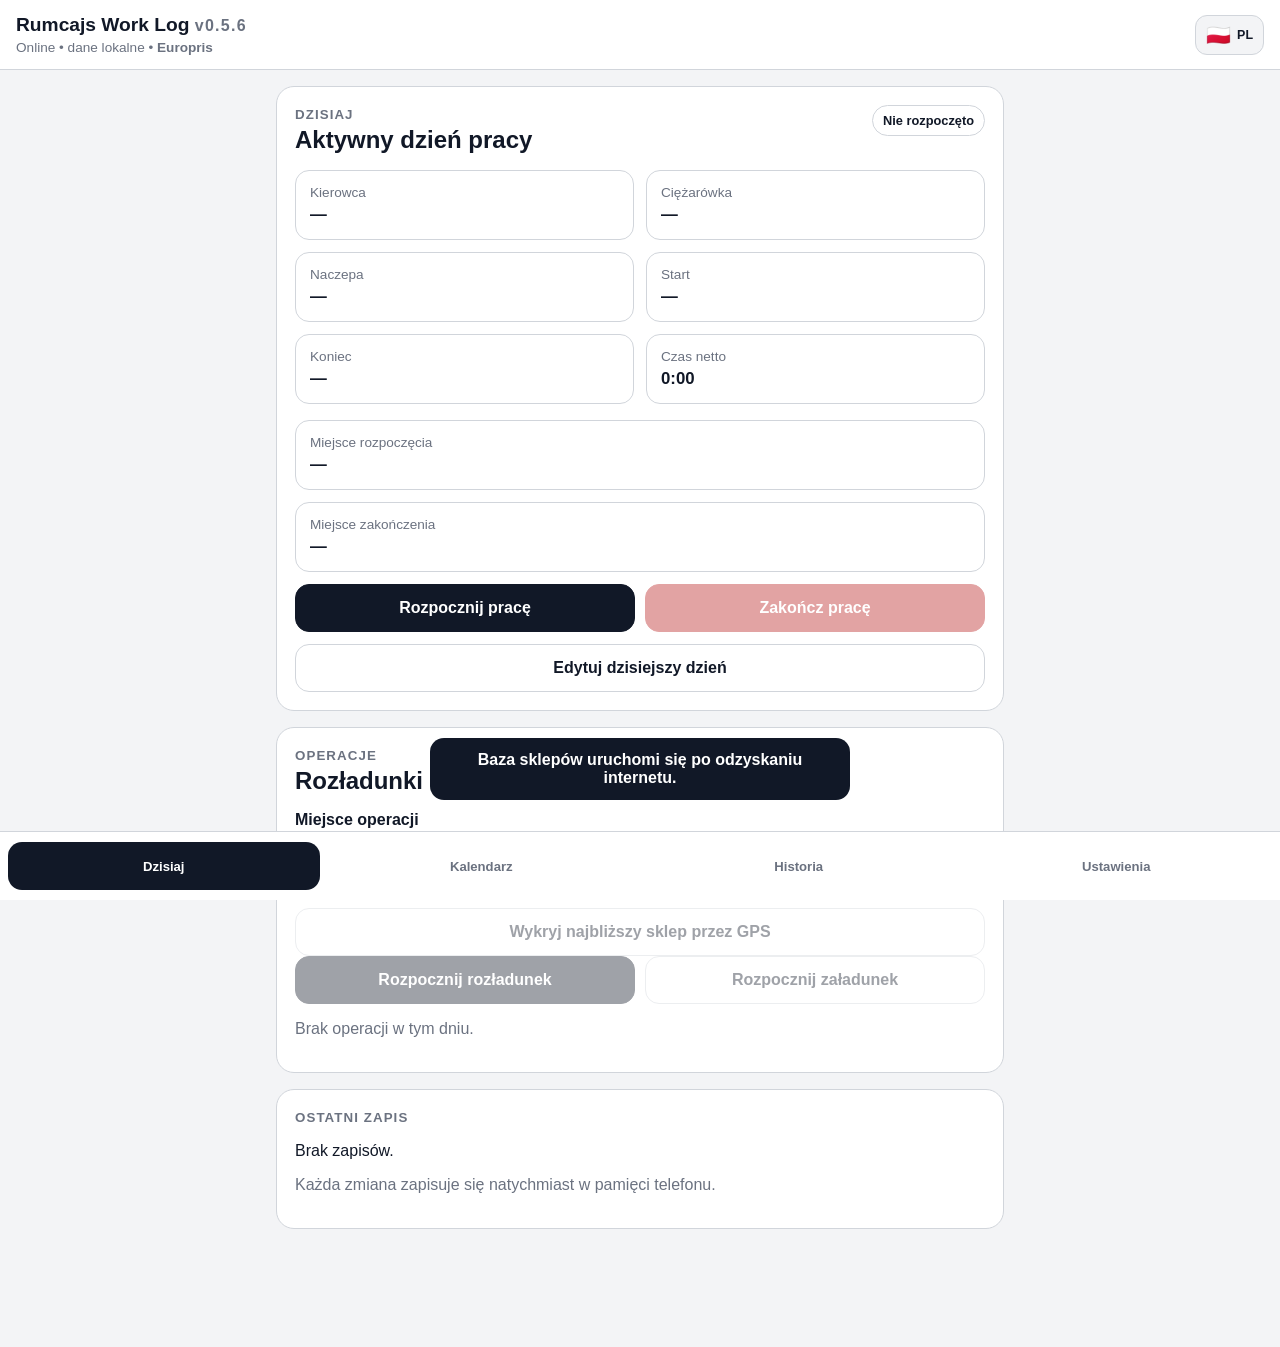
==== commit 2197ca00: "Add separate payments settings page and simplify main settings" ====
--- a/index.html
+++ b/index.html
@@ -12,9 +12,10 @@
 <link rel="stylesheet" href="./css/app.css">
 <link rel="stylesheet" href="./css/carrier-context.css">
 <link rel="stylesheet" href="./css/fleet-ui.css">
+<link rel="stylesheet" href="./css/operation-editor.css">
 </head>
 <body>
-<header class="topbar"><div class="topbar-row"><div><h1>Rumcajs Work Log <small id="appVersion">v0.5.4</small></h1><p><span id="connectionStatus">…</span> • <strong id="activeProfileBadge">Europris</strong></p></div><div class="language-control"><button id="languageButton" class="language-button" type="button" aria-haspopup="true" aria-expanded="false"><span id="languageFlag">🇵🇱</span><span id="languageShort">PL</span></button><div id="languageMenu" class="language-menu hidden"><button type="button" data-language="pl"><span>🇵🇱</span> Polski</button><button type="button" data-language="en"><span>🇬🇧</span> English</button><button type="button" data-language="de"><span>🇩🇪</span> Deutsch</button><button type="button" data-language="no"><span>🇳🇴</span> Norsk</button></div></div></div></header>
+<header class="topbar"><div class="topbar-row"><div><h1>Rumcajs Work Log <small id="appVersion">v0.6.0</small></h1><p><span id="connectionStatus">…</span> • <strong id="activeProfileBadge">Europris</strong></p></div><div class="language-control"><button id="languageButton" class="language-button" type="button" aria-haspopup="true" aria-expanded="false"><span id="languageFlag">🇵🇱</span><span id="languageShort">PL</span></button><div id="languageMenu" class="language-menu hidden"><button type="button" data-language="pl"><span>🇵🇱</span> Polski</button><button type="button" data-language="en"><span>🇬🇧</span> English</button><button type="button" data-language="de"><span>🇩🇪</span> Deutsch</button><button type="button" data-language="no"><span>🇳🇴</span> Norsk</button></div></div></div></header>
 <main>
 <section id="view-home" class="view active">
 <article class="card"><div class="head"><div><small data-i18n="today">DZISIAJ</small><h2 data-i18n="activeDay">Aktywny dzień pracy</h2></div><b id="dayBadge"></b></div>
@@ -28,8 +29,9 @@
 <section id="view-calendar" class="view"><article class="card"><div class="calendar-head"><button id="previousMonth">‹</button><div><small data-i18n="calendar">KALENDARZ</small><h2 id="calendarTitle"></h2></div><button id="nextMonth">›</button></div><div id="monthRows" class="month-rows"></div><div class="totals"><div><span data-i18n="hours">Godziny</span><strong id="totalHours">0:00</strong></div><div><span data-i18n="workDays">Dni pracy</span><strong id="totalDays">0</strong></div><div><span data-i18n="overtime">Nadgodziny</span><strong id="totalOvertime">0:00</strong></div><div><span data-i18n="gross">Brutto orientacyjnie</span><strong id="totalGross">0 NOK</strong></div></div></article></section>
 <section id="view-history" class="view"><article class="card"><small>HISTORIA</small><h2 id="historyTitle">Historia kierowcy</h2><p id="historyHint" class="muted"></p><label><input id="historyQuery" type="search" autocomplete="off"></label><div class="button-row"><button id="historySearchButton" class="primary" type="button">Szukaj</button><button id="historyClearButton" type="button">Wyczyść</button></div><div id="historyResults" class="history-results"></div></article></section>
 <section id="view-day" class="view"><article class="card"><small data-i18n="editDay">EDYCJA DNIA</small><h2 id="dayFormTitle"></h2><form id="dayForm"><label><span data-i18n="date">Data</span><input id="workDate" type="date" required></label><label><span data-i18n="dayType">Rodzaj dnia</span><select id="dayType"><option value="work" data-i18n="workDay">Dzień pracy</option><option value="vacation" data-i18n="vacation">Urlop bezpłatny</option><option value="sick" data-i18n="sick">Zwolnienie chorobowe</option><option value="egenmelding" data-i18n="egenmelding">Egenmelding</option><option value="doctor" data-i18n="doctor">Wizyta u lekarza — bezpłatna</option><option value="holiday" data-i18n="holiday">Święto płatne</option><option value="off" data-i18n="off">Dzień wolny</option></select></label><label><span data-i18n="driver">Kierowca</span><input id="driverName" maxlength="60"></label><div class="two-cols"><label><span data-i18n="startTime">Rozpoczęcie</span><input id="startTime" type="time" step="900"></label><label><span data-i18n="endTime">Zakończenie</span><input id="endTime" type="time" step="900"></label></div><div class="two-cols"><label><span data-i18n="truck">Ciężarówka</span><input id="truckId" maxlength="30"></label><label><span data-i18n="trailer">Naczepa</span> 1–999<input id="trailerNumber" type="number" min="1" max="999" inputmode="numeric"></label></div><label><span data-i18n="breakMinutes">Przerwa w minutach</span><input id="breakMinutes" type="number" min="0" max="1440" value="0"></label><label><span data-i18n="notes">Notatki</span><textarea id="notes" rows="4"></textarea></label><div class="button-row"><button class="primary" type="submit" data-i18n="saveDay">Zapisz dzień</button><button id="cancelEditButton" type="button" data-i18n="cancel">Anuluj</button></div></form></article></section>
-<section id="view-settings" class="view"><article class="card"><small data-i18n="settings">USTAWIENIA</small><h2 data-i18n="profileBilling">Profil i rozliczenie</h2><form id="settingsForm"><label><span data-i18n="workProfile">Profil pracy</span><select id="workProfile"><option value="europris">Europris</option><option value="universal" data-i18n="universal">Uniwersalny</option></select></label><p id="profileDescription" class="muted"></p><div id="carrierContext" class="carrier-context hidden"><span id="carrierContextLabel">Przewoźnik</span><strong id="carrierContextName"></strong></div><label><span data-i18n="defaultName">Domyślne imię i nazwisko</span><input id="defaultDriverName" maxlength="60"></label><label><span data-i18n="defaultTruck">Domyślna ciężarówka</span><input id="defaultTruckId" maxlength="30"></label><label><span data-i18n="hourlyRate">Stawka podstawowa NOK/h</span><input id="hourlyRate" type="number" min="0" step="0.01"></label><label><span data-i18n="overtimeBonus">Dodatek za nadgodziny %</span><input id="overtimePercent" type="number" min="0"></label><label><span data-i18n="dailyNorm">Norma dzienna w minutach</span><input id="dailyMinutes" type="number" min="0" step="15"></label><label><span data-i18n="gpsRadius">Promień GPS w metrach</span><input id="gpsRadius" type="number" min="20" max="120" step="5"></label><button class="primary wide" type="submit" data-i18n="saveSettings">Zapisz ustawienia</button></form></article><article class="card"><small data-i18n="backup">KOPIA BEZPIECZEŃSTWA</small><h2 data-i18n="localData">Dane lokalne</h2><div class="button-row"><button id="exportButton" data-i18n="exportJson">Eksport JSON</button><label class="file-button"><span data-i18n="importJson">Import JSON</span><input id="importInput" type="file" accept=".json,application/json"></label></div></article></section>
+<section id="view-settings" class="view"><article class="card"><small data-i18n="settings">USTAWIENIA</small><h2>Profil i aplikacja</h2><form id="settingsForm"><label><span data-i18n="workProfile">Profil pracy</span><select id="workProfile"><option value="europris">Europris</option><option value="universal" data-i18n="universal">Uniwersalny</option></select></label><p id="profileDescription" class="muted"></p><div id="carrierContext" class="carrier-context hidden"><span id="carrierContextLabel">Przewoźnik</span><strong id="carrierContextName"></strong></div><label><span data-i18n="defaultName">Domyślne imię i nazwisko</span><input id="defaultDriverName" maxlength="60"></label><label><span data-i18n="defaultTruck">Domyślna ciężarówka</span><input id="defaultTruckId" maxlength="30"></label><label><span data-i18n="gpsRadius">Promień GPS w metrach</span><input id="gpsRadius" type="number" min="20" max="1000" step="10"></label><div class="hidden"><input id="hourlyRate" type="number"><input id="overtimePercent" type="number"><input id="dailyMinutes" type="number"></div><button class="primary wide" type="submit" data-i18n="saveSettings">Zapisz ustawienia</button></form></article><article class="card"><small>ROZLICZENIE</small><h2>Płatności</h2><p class="muted">Stawki, nadgodziny, godziny nocne i zasady naliczania wynagrodzenia.</p><button id="openPaymentsButton" class="wide" type="button">Otwórz ustawienia płatności</button></article><article class="card"><small data-i18n="backup">KOPIA BEZPIECZEŃSTWA</small><h2 data-i18n="localData">Dane lokalne</h2><div class="button-row"><button id="exportButton" data-i18n="exportJson">Eksport JSON</button><label class="file-button"><span data-i18n="importJson">Import JSON</span><input id="importInput" type="file" accept=".json,application/json"></label></div></article></section>
+<section id="view-payments" class="view"><article class="card"><small>PŁATNOŚCI</small><h2>Konfiguracja wynagrodzenia</h2><p class="muted">Ta sekcja będzie rozwijana niezależnie od ustawień pojazdu i profilu pracy.</p><form id="paymentsForm"><label>Stawka podstawowa za godzinę<input id="paymentHourlyRate" type="number" min="0" step="0.01"></label><label>Dodatek za nadgodziny (%)<input id="paymentOvertimePercent" type="number" min="0" step="1"></label><label>Norma dzienna w minutach<input id="paymentDailyMinutes" type="number" min="0" step="15"></label><div class="two-cols"><label>Początek godzin nocnych<input id="paymentNightStart" type="time" step="900"></label><label>Koniec godzin nocnych<input id="paymentNightEnd" type="time" step="900"></label></div><label>Dodatek za godziny nocne (%)<input id="paymentNightPercent" type="number" min="0" step="1"></label><div class="button-row"><button class="primary" type="submit">Zapisz płatności</button><button id="closePaymentsButton" type="button">Wróć do ustawień</button></div></form></article></section>
 </main>
 <select id="language" class="hidden" aria-hidden="true" tabindex="-1"><option value="pl">Polski</option><option value="en">English</option><option value="de">Deutsch</option><option value="no">Norsk</option></select>
-<nav><button class="nav-button active" data-view="home" data-i18n="navToday">Dzisiaj</button><button class="nav-button" data-view="calendar" data-i18n="navCalendar">Kalendarz</button><button class="nav-button" data-view="history">Historia</button><button class="nav-button" data-view="settings" data-i18n="navSettings">Ustawienia</button></nav><div id="toast" class="toast hidden"></div><script type="module" src="./js/app.js"></script><script type="module" src="./js/language-switcher.js"></script><script type="module" src="./js/history-search.js"></script><script type="module" src="./js/carrier-context.js"></script><script type="module" src="./js/fleet-ui.js"></script>
+<nav><button class="nav-button active" data-view="home" data-i18n="navToday">Dzisiaj</button><button class="nav-button" data-view="calendar" data-i18n="navCalendar">Kalendarz</button><button class="nav-button" data-view="history">Historia</button><button class="nav-button" data-view="settings" data-i18n="navSettings">Ustawienia</button></nav><div id="toast" class="toast hidden"></div><script type="module" src="./js/app.js"></script><script type="module" src="./js/language-switcher.js"></script><script type="module" src="./js/history-search.js"></script><script type="module" src="./js/carrier-context.js"></script><script type="module" src="./js/fleet-ui.js"></script><script type="module" src="./js/operation-editor.js"></script><script type="module" src="./js/payments-settings.js"></script>
 </body></html>
--- a/css/carrier-context.css
+++ b/css/carrier-context.css
@@ -1 +1 @@
-.carrier-context{margin:10px 0 0;padding:10px 12px;border:1px solid var(--line);border-radius:12px;background:var(--bg)}.carrier-context span{display:block;color:var(--muted);font-size:.78rem}.carrier-context strong{display:block;margin-top:3px;font-size:.92rem}.carrier-context.hidden{display:none!important}
+.carrier-context{margin:10px 0 14px;padding:10px 12px;border:1px solid var(--line);border-radius:12px;background:var(--bg)}.carrier-context>span{display:block;color:var(--muted);font-size:.78rem;margin-bottom:8px}.carrier-choice-grid{display:grid;grid-template-columns:1fr 1fr;gap:8px}.carrier-choice{min-height:52px;font-size:.88rem;transition:opacity .15s ease,background .15s ease}.carrier-choice.active{background:var(--main);color:var(--mainText);border-color:var(--main);opacity:1}.carrier-choice.inactive{opacity:.42;background:transparent}.carrier-context.hidden{display:none!important}@media(max-width:420px){.carrier-choice-grid{grid-template-columns:1fr}}
--- a/css/operation-editor.css
+++ b/css/operation-editor.css
@@ -0,0 +1 @@
+.operation-edit-button{min-height:36px;margin-top:9px;padding:7px 12px;font-size:.82rem}.operation-edit-overlay{position:fixed;inset:0;z-index:60;display:flex;align-items:flex-end;justify-content:center;padding:16px;background:rgba(0,0,0,.55)}.operation-edit-card{width:min(100%,620px);max-height:88vh;overflow:auto;background:var(--card);border:1px solid var(--line);border-radius:20px;padding:18px;box-shadow:0 18px 50px rgba(0,0,0,.35)}.operation-edit-card h2{margin-top:0}.operation-edit-overlay.hidden{display:none!important}@media(min-width:700px){.operation-edit-overlay{align-items:center}}
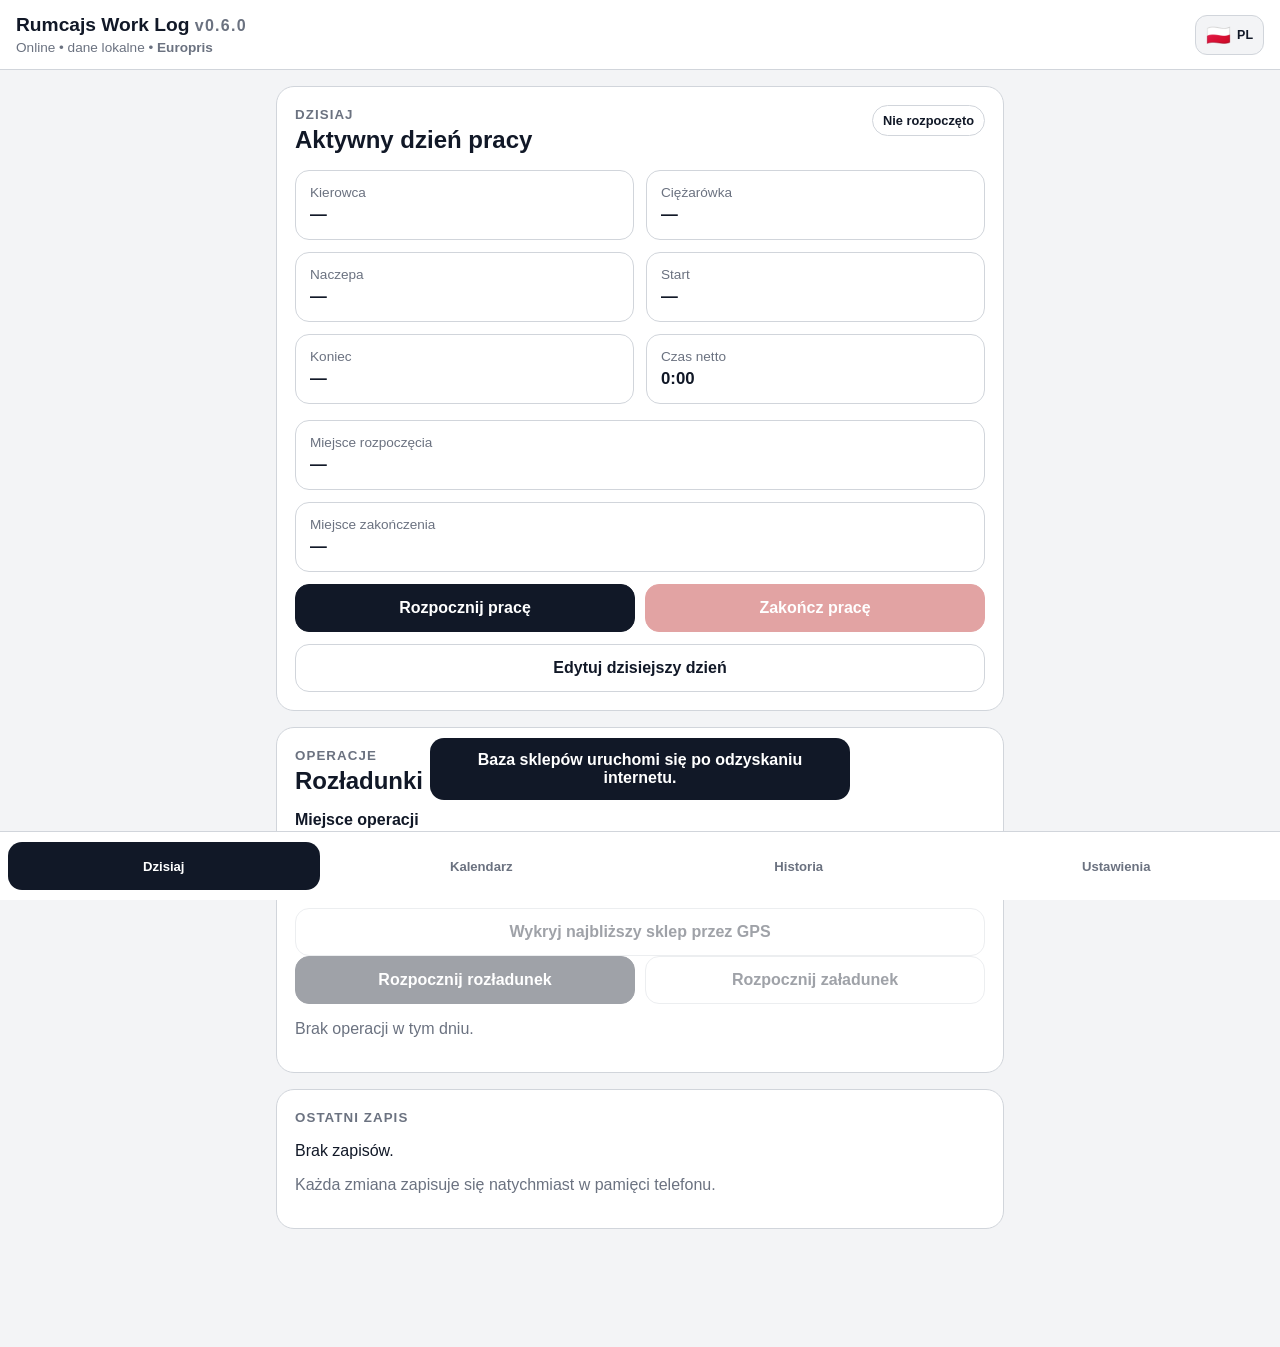
==== commit fd5c37fb: "Load workday address resolver" ====
--- a/index.html
+++ b/index.html
@@ -15,7 +15,7 @@
 <link rel="stylesheet" href="./css/operation-editor.css">
 </head>
 <body>
-<header class="topbar"><div class="topbar-row"><div><h1>Rumcajs Work Log <small id="appVersion">v0.6.0</small></h1><p><span id="connectionStatus">…</span> • <strong id="activeProfileBadge">Europris</strong></p></div><div class="language-control"><button id="languageButton" class="language-button" type="button" aria-haspopup="true" aria-expanded="false"><span id="languageFlag">🇵🇱</span><span id="languageShort">PL</span></button><div id="languageMenu" class="language-menu hidden"><button type="button" data-language="pl"><span>🇵🇱</span> Polski</button><button type="button" data-language="en"><span>🇬🇧</span> English</button><button type="button" data-language="de"><span>🇩🇪</span> Deutsch</button><button type="button" data-language="no"><span>🇳🇴</span> Norsk</button></div></div></div></header>
+<header class="topbar"><div class="topbar-row"><div><h1>Rumcajs Work Log <small id="appVersion">v0.6.1</small></h1><p><span id="connectionStatus">…</span> • <strong id="activeProfileBadge">Europris</strong></p></div><div class="language-control"><button id="languageButton" class="language-button" type="button" aria-haspopup="true" aria-expanded="false"><span id="languageFlag">🇵🇱</span><span id="languageShort">PL</span></button><div id="languageMenu" class="language-menu hidden"><button type="button" data-language="pl"><span>🇵🇱</span> Polski</button><button type="button" data-language="en"><span>🇬🇧</span> English</button><button type="button" data-language="de"><span>🇩🇪</span> Deutsch</button><button type="button" data-language="no"><span>🇳🇴</span> Norsk</button></div></div></div></header>
 <main>
 <section id="view-home" class="view active">
 <article class="card"><div class="head"><div><small data-i18n="today">DZISIAJ</small><h2 data-i18n="activeDay">Aktywny dzień pracy</h2></div><b id="dayBadge"></b></div>
@@ -33,5 +33,5 @@
 <section id="view-payments" class="view"><article class="card"><small>PŁATNOŚCI</small><h2>Konfiguracja wynagrodzenia</h2><p class="muted">Ta sekcja będzie rozwijana niezależnie od ustawień pojazdu i profilu pracy.</p><form id="paymentsForm"><label>Stawka podstawowa za godzinę<input id="paymentHourlyRate" type="number" min="0" step="0.01"></label><label>Dodatek za nadgodziny (%)<input id="paymentOvertimePercent" type="number" min="0" step="1"></label><label>Norma dzienna w minutach<input id="paymentDailyMinutes" type="number" min="0" step="15"></label><div class="two-cols"><label>Początek godzin nocnych<input id="paymentNightStart" type="time" step="900"></label><label>Koniec godzin nocnych<input id="paymentNightEnd" type="time" step="900"></label></div><label>Dodatek za godziny nocne (%)<input id="paymentNightPercent" type="number" min="0" step="1"></label><div class="button-row"><button class="primary" type="submit">Zapisz płatności</button><button id="closePaymentsButton" type="button">Wróć do ustawień</button></div></form></article></section>
 </main>
 <select id="language" class="hidden" aria-hidden="true" tabindex="-1"><option value="pl">Polski</option><option value="en">English</option><option value="de">Deutsch</option><option value="no">Norsk</option></select>
-<nav><button class="nav-button active" data-view="home" data-i18n="navToday">Dzisiaj</button><button class="nav-button" data-view="calendar" data-i18n="navCalendar">Kalendarz</button><button class="nav-button" data-view="history">Historia</button><button class="nav-button" data-view="settings" data-i18n="navSettings">Ustawienia</button></nav><div id="toast" class="toast hidden"></div><script type="module" src="./js/app.js"></script><script type="module" src="./js/language-switcher.js"></script><script type="module" src="./js/history-search.js"></script><script type="module" src="./js/carrier-context.js"></script><script type="module" src="./js/fleet-ui.js"></script><script type="module" src="./js/operation-editor.js"></script><script type="module" src="./js/payments-settings.js"></script>
+<nav><button class="nav-button active" data-view="home" data-i18n="navToday">Dzisiaj</button><button class="nav-button" data-view="calendar" data-i18n="navCalendar">Kalendarz</button><button class="nav-button" data-view="history">Historia</button><button class="nav-button" data-view="settings" data-i18n="navSettings">Ustawienia</button></nav><div id="toast" class="toast hidden"></div><script type="module" src="./js/app.js"></script><script type="module" src="./js/language-switcher.js"></script><script type="module" src="./js/history-search.js"></script><script type="module" src="./js/carrier-context.js"></script><script type="module" src="./js/fleet-ui.js"></script><script type="module" src="./js/operation-editor.js"></script><script type="module" src="./js/payments-settings.js"></script><script type="module" src="./js/workday-address.js"></script>
 </body></html>
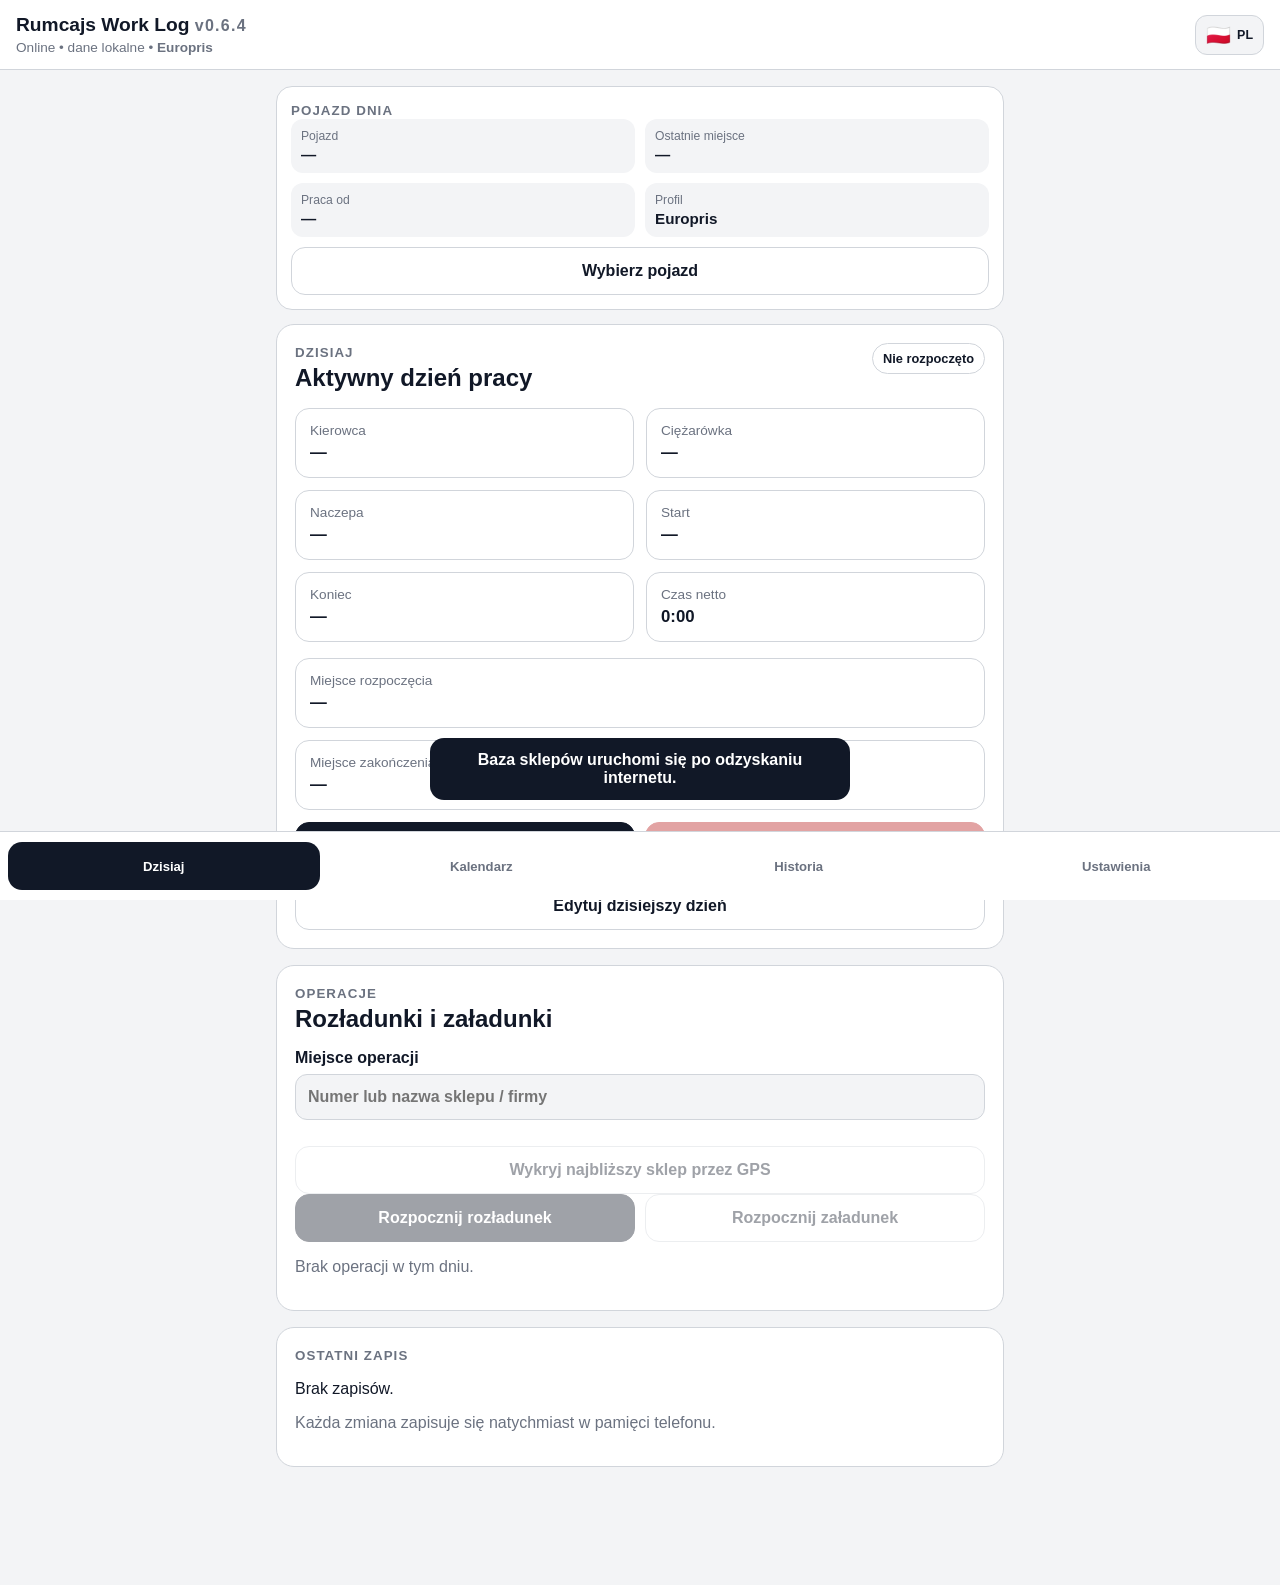
==== commit 6ef697e7: "Enable vehicle of the day module" ====
--- a/index.html
+++ b/index.html
@@ -13,9 +13,10 @@
 <link rel="stylesheet" href="./css/carrier-context.css">
 <link rel="stylesheet" href="./css/fleet-ui.css">
 <link rel="stylesheet" href="./css/operation-editor.css">
+<link rel="stylesheet" href="./css/vehicle-day.css">
 </head>
 <body>
-<header class="topbar"><div class="topbar-row"><div><h1>Rumcajs Work Log <small id="appVersion">v0.6.1</small></h1><p><span id="connectionStatus">…</span> • <strong id="activeProfileBadge">Europris</strong></p></div><div class="language-control"><button id="languageButton" class="language-button" type="button" aria-haspopup="true" aria-expanded="false"><span id="languageFlag">🇵🇱</span><span id="languageShort">PL</span></button><div id="languageMenu" class="language-menu hidden"><button type="button" data-language="pl"><span>🇵🇱</span> Polski</button><button type="button" data-language="en"><span>🇬🇧</span> English</button><button type="button" data-language="de"><span>🇩🇪</span> Deutsch</button><button type="button" data-language="no"><span>🇳🇴</span> Norsk</button></div></div></div></header>
+<header class="topbar"><div class="topbar-row"><div><h1>Rumcajs Work Log <small id="appVersion">v0.7.0</small></h1><p><span id="connectionStatus">…</span> • <strong id="activeProfileBadge">Europris</strong></p></div><div class="language-control"><button id="languageButton" class="language-button" type="button" aria-haspopup="true" aria-expanded="false"><span id="languageFlag">🇵🇱</span><span id="languageShort">PL</span></button><div id="languageMenu" class="language-menu hidden"><button type="button" data-language="pl"><span>🇵🇱</span> Polski</button><button type="button" data-language="en"><span>🇬🇧</span> English</button><button type="button" data-language="de"><span>🇩🇪</span> Deutsch</button><button type="button" data-language="no"><span>🇳🇴</span> Norsk</button></div></div></div></header>
 <main>
 <section id="view-home" class="view active">
 <article class="card"><div class="head"><div><small data-i18n="today">DZISIAJ</small><h2 data-i18n="activeDay">Aktywny dzień pracy</h2></div><b id="dayBadge"></b></div>
@@ -33,5 +34,5 @@
 <section id="view-payments" class="view"><article class="card"><small>PŁATNOŚCI</small><h2>Konfiguracja wynagrodzenia</h2><p class="muted">Ta sekcja będzie rozwijana niezależnie od ustawień pojazdu i profilu pracy.</p><form id="paymentsForm"><label>Stawka podstawowa za godzinę<input id="paymentHourlyRate" type="number" min="0" step="0.01"></label><label>Dodatek za nadgodziny (%)<input id="paymentOvertimePercent" type="number" min="0" step="1"></label><label>Norma dzienna w minutach<input id="paymentDailyMinutes" type="number" min="0" step="15"></label><div class="two-cols"><label>Początek godzin nocnych<input id="paymentNightStart" type="time" step="900"></label><label>Koniec godzin nocnych<input id="paymentNightEnd" type="time" step="900"></label></div><label>Dodatek za godziny nocne (%)<input id="paymentNightPercent" type="number" min="0" step="1"></label><div class="button-row"><button class="primary" type="submit">Zapisz płatności</button><button id="closePaymentsButton" type="button">Wróć do ustawień</button></div></form></article></section>
 </main>
 <select id="language" class="hidden" aria-hidden="true" tabindex="-1"><option value="pl">Polski</option><option value="en">English</option><option value="de">Deutsch</option><option value="no">Norsk</option></select>
-<nav><button class="nav-button active" data-view="home" data-i18n="navToday">Dzisiaj</button><button class="nav-button" data-view="calendar" data-i18n="navCalendar">Kalendarz</button><button class="nav-button" data-view="history">Historia</button><button class="nav-button" data-view="settings" data-i18n="navSettings">Ustawienia</button></nav><div id="toast" class="toast hidden"></div><script type="module" src="./js/app.js"></script><script type="module" src="./js/language-switcher.js"></script><script type="module" src="./js/history-search.js"></script><script type="module" src="./js/carrier-context.js"></script><script type="module" src="./js/fleet-ui.js"></script><script type="module" src="./js/operation-editor.js"></script><script type="module" src="./js/payments-settings.js"></script><script type="module" src="./js/workday-address.js"></script>
+<nav><button class="nav-button active" data-view="home" data-i18n="navToday">Dzisiaj</button><button class="nav-button" data-view="calendar" data-i18n="navCalendar">Kalendarz</button><button class="nav-button" data-view="history">Historia</button><button class="nav-button" data-view="settings" data-i18n="navSettings">Ustawienia</button></nav><div id="toast" class="toast hidden"></div><script type="module" src="./js/app.js"></script><script type="module" src="./js/language-switcher.js"></script><script type="module" src="./js/history-search.js"></script><script type="module" src="./js/carrier-context.js"></script><script type="module" src="./js/fleet-ui.js"></script><script type="module" src="./js/operation-editor.js"></script><script type="module" src="./js/payments-settings.js"></script><script type="module" src="./js/workday-address.js"></script><script type="module" src="./js/vehicle-day.js"></script>
 </body></html>
--- a/css/vehicle-day.css
+++ b/css/vehicle-day.css
@@ -0,0 +1 @@
+.vehicle-day-card{border:1px solid var(--line);border-radius:16px;padding:14px;margin-bottom:14px;background:var(--card)}.vehicle-day-grid{display:grid;grid-template-columns:1fr 1fr;gap:10px}.vehicle-day-grid div{padding:10px;border-radius:12px;background:var(--bg)}.vehicle-day-grid span{display:block;color:var(--muted);font-size:.76rem}.vehicle-day-grid strong{display:block;margin-top:3px;font-size:.95rem;overflow-wrap:anywhere}.vehicle-day-actions{display:flex;gap:8px;margin-top:10px}.vehicle-day-actions button{flex:1}.vehicle-picker-overlay{position:fixed;inset:0;z-index:1000;background:rgba(0,0,0,.58);display:flex;align-items:center;justify-content:center;padding:18px}.vehicle-picker-overlay.hidden{display:none}.vehicle-picker-card{width:min(100%,460px);max-height:88vh;overflow:auto;background:var(--card);border-radius:18px;padding:18px;box-shadow:0 20px 60px rgba(0,0,0,.35)}.vehicle-picker-list{display:grid;gap:7px;max-height:42vh;overflow:auto;margin:10px 0}.vehicle-picker-list button{text-align:left}.vehicle-change-list{margin-top:10px;padding-top:10px;border-top:1px solid var(--line)}.vehicle-change-list div{display:flex;justify-content:space-between;gap:10px;padding:5px 0;font-size:.84rem}.vehicle-change-list span{color:var(--muted)}@media(max-width:420px){.vehicle-day-grid{grid-template-columns:1fr}.vehicle-day-actions{flex-direction:column}}
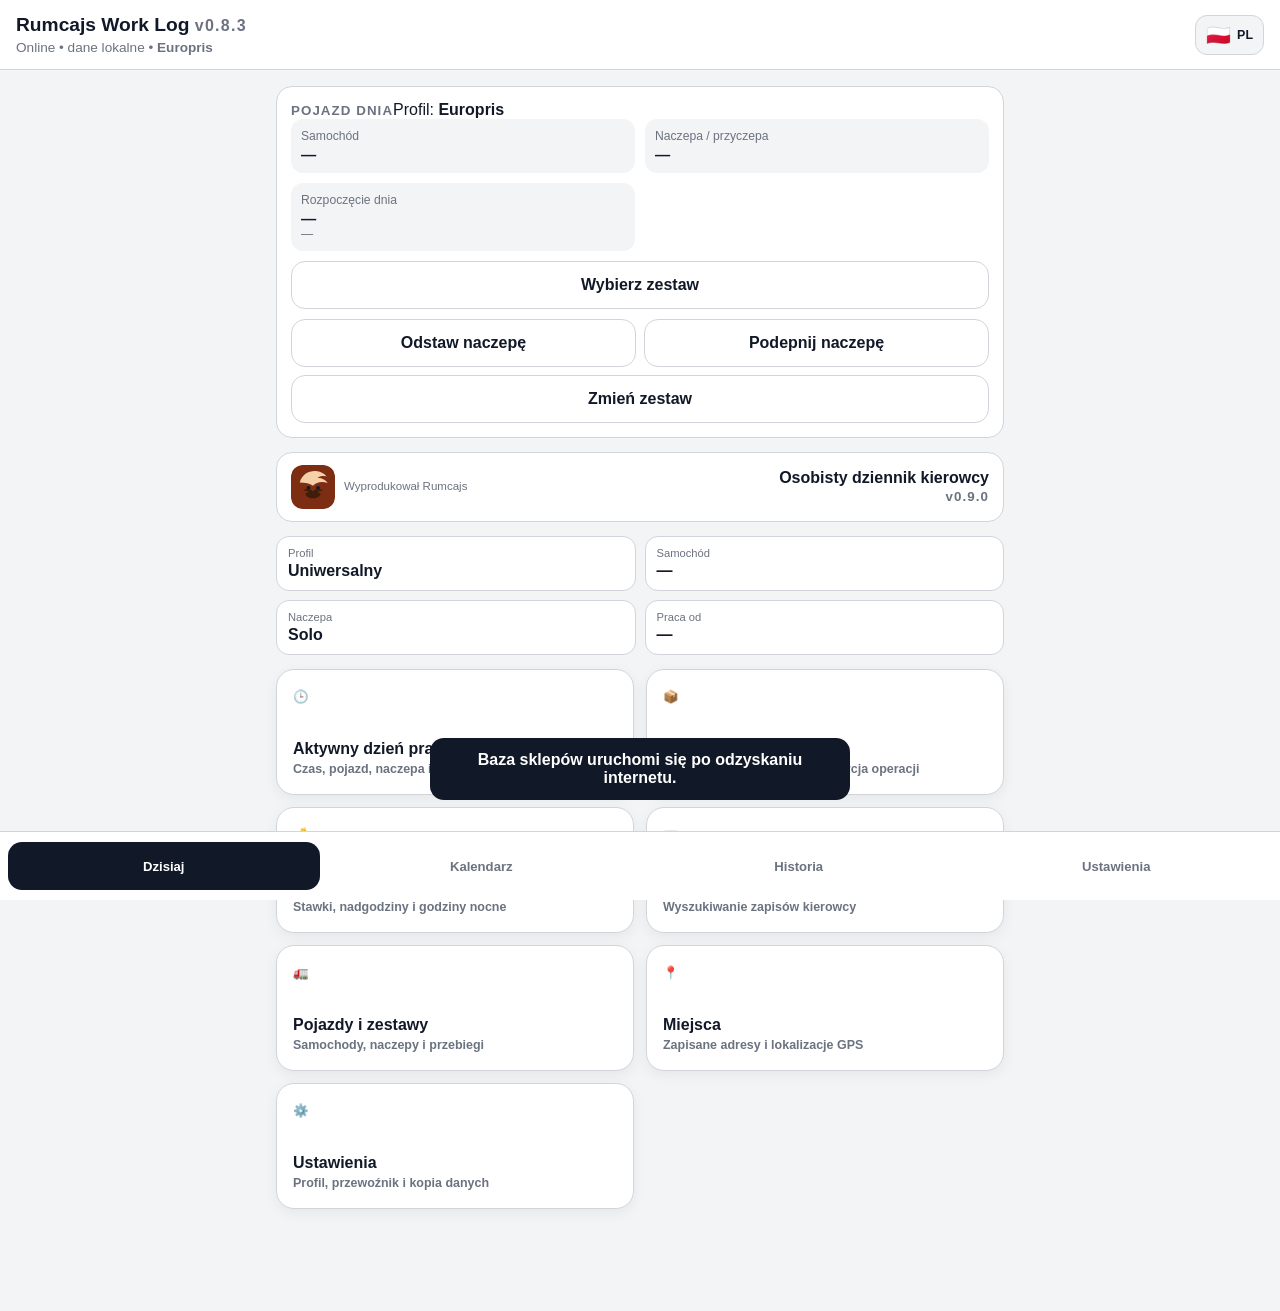
==== commit 18180514: "Reorganize home into modular driver dashboard" ====
--- a/index.html
+++ b/index.html
@@ -6,33 +6,48 @@
 <meta name="theme-color" content="#111827">
 <meta name="apple-mobile-web-app-capable" content="yes">
 <meta name="apple-mobile-web-app-status-bar-style" content="black-translucent">
-<meta name="apple-mobile-web-app-title" content="Work Log">
-<title>Rumcajs Work Log</title>
+<meta name="apple-mobile-web-app-title" content="Dziennik kierowcy">
+<title>Osobisty Dziennik Kierowcy</title>
 <link rel="manifest" href="./manifest.webmanifest">
 <link rel="stylesheet" href="./css/app.css">
 <link rel="stylesheet" href="./css/carrier-context.css">
 <link rel="stylesheet" href="./css/fleet-ui.css">
 <link rel="stylesheet" href="./css/operation-editor.css">
 <link rel="stylesheet" href="./css/vehicle-day.css">
+<link rel="stylesheet" href="./css/dashboard.css">
 </head>
 <body>
-<header class="topbar"><div class="topbar-row"><div><h1>Rumcajs Work Log <small id="appVersion">v0.7.0</small></h1><p><span id="connectionStatus">…</span> • <strong id="activeProfileBadge">Europris</strong></p></div><div class="language-control"><button id="languageButton" class="language-button" type="button" aria-haspopup="true" aria-expanded="false"><span id="languageFlag">🇵🇱</span><span id="languageShort">PL</span></button><div id="languageMenu" class="language-menu hidden"><button type="button" data-language="pl"><span>🇵🇱</span> Polski</button><button type="button" data-language="en"><span>🇬🇧</span> English</button><button type="button" data-language="de"><span>🇩🇪</span> Deutsch</button><button type="button" data-language="no"><span>🇳🇴</span> Norsk</button></div></div></div></header>
+<header class="topbar"><div class="topbar-row"><div><h1>Rumcajs Work Log <small id="appVersion">v0.9.0</small></h1><p><span id="connectionStatus">…</span> • <strong id="activeProfileBadge">Europris</strong></p></div><div class="language-control"><button id="languageButton" class="language-button" type="button" aria-haspopup="true" aria-expanded="false"><span id="languageFlag">🇵🇱</span><span id="languageShort">PL</span></button><div id="languageMenu" class="language-menu hidden"><button type="button" data-language="pl"><span>🇵🇱</span> Polski</button><button type="button" data-language="en"><span>🇬🇧</span> English</button><button type="button" data-language="de"><span>🇩🇪</span> Deutsch</button><button type="button" data-language="no"><span>🇳🇴</span> Norsk</button></div></div></div></header>
 <main>
-<section id="view-home" class="view active">
+<section id="view-home" class="view active"></section>
+
+<section id="view-workday" class="view">
+<div class="module-head"><button class="module-back" type="button">‹</button><div><small>DZIEŃ PRACY</small><h2>Aktywny dzień pracy</h2></div></div>
 <article class="card"><div class="head"><div><small data-i18n="today">DZISIAJ</small><h2 data-i18n="activeDay">Aktywny dzień pracy</h2></div><b id="dayBadge"></b></div>
 <div class="summary-grid"><div><span data-i18n="driver">Kierowca</span><strong id="homeDriver">—</strong></div><div><span data-i18n="truck">Ciężarówka</span><strong id="homeTruck">—</strong></div><div><span data-i18n="trailer">Naczepa</span><strong id="homeTrailer">—</strong></div><div><span data-i18n="start">Start</span><strong id="homeStart">—</strong></div><div><span data-i18n="end">Koniec</span><strong id="homeEnd">—</strong></div><div><span data-i18n="netTime">Czas netto</span><strong id="homeNet">0:00</strong></div></div>
 <div class="location-box"><span data-i18n="startPlace">Miejsce rozpoczęcia</span><strong id="homeStartPosition">—</strong></div><div class="location-box"><span data-i18n="endPlace">Miejsce zakończenia</span><strong id="homeEndPosition">—</strong></div>
 <div class="button-row"><button id="startWorkButton" class="primary" data-i18n="startWork">Rozpocznij pracę</button><button id="stopWorkButton" class="danger" disabled data-i18n="stopWork">Zakończ pracę</button></div><button id="editTodayButton" class="wide" data-i18n="editToday">Edytuj dzisiejszy dzień</button></article>
+<article class="card"><small data-i18n="lastSave">OSTATNI ZAPIS</small><p id="lastSaved"></p><p class="muted" data-i18n="autosave">Każda zmiana zapisuje się natychmiast w pamięci telefonu.</p></article>
+</section>
+
+<section id="view-operations" class="view">
+<div class="module-head"><button class="module-back" type="button">‹</button><div><small>OPERACJE</small><h2>Załadunki i rozładunki</h2></div></div>
 <article class="card"><small data-i18n="operations">OPERACJE</small><h2 data-i18n="loads">Rozładunki i załadunki</h2><div id="activeOperationBox" class="active-operation hidden"><strong id="activeOperationTitle"></strong><span id="activeOperationTime"></span><button id="finishOperationButton" class="danger wide" data-i18n="finishOperation">Zakończ operację</button></div>
 <div id="operationSelector"><label><span data-i18n="operationPlace">Miejsce operacji</span><input id="operationPlaceSearch" maxlength="100" data-i18n-placeholder="europrisPlaceholder" autocomplete="off"></label><div id="storeSuggestions" class="suggestions hidden"></div><button id="detectStoreButton" class="wide" data-i18n="detectStore">Wykryj najbliższy sklep przez GPS</button><div id="selectedPlaceBox" class="location-box hidden"><span data-i18n="selectedPlace">Wybrane miejsce</span><strong id="selectedPlaceLabel"></strong><small id="selectedPlaceAddress"></small><div id="savePlacePanel" class="save-place-panel hidden"><input id="savedPlaceName" maxlength="80" autocomplete="organization"><button id="savePlaceButton" type="button"></button></div></div><div id="newOperationButtons" class="button-row"><button id="newUnloadButton" class="primary" data-i18n="startUnload">Rozpocznij rozładunek</button><button id="newLoadButton" data-i18n="startLoad">Rozpocznij załadunek</button></div></div>
 <div id="finishOperationForm" class="operation-form hidden"><div class="two-cols"><label><span data-i18n="quantity">Palety / ilość</span><input id="finishPallets" type="number" min="0" inputmode="numeric"></label><label id="finishEmptyPalletsLabel"><span data-i18n="emptyPallets">Puste palety (opcjonalnie)</span><input id="finishEmptyPallets" type="number" min="0" inputmode="numeric"></label></div><label><span data-i18n="notes">Notatki</span><textarea id="finishNotes" rows="2"></textarea></label><div class="button-row"><button id="confirmFinishOperationButton" class="primary" data-i18n="saveFinish">Zapisz zakończenie</button><button id="cancelFinishOperationButton" data-i18n="cancel">Anuluj</button></div></div><div id="todayOperations" class="timeline"></div></article>
-<article class="card"><small data-i18n="lastSave">OSTATNI ZAPIS</small><p id="lastSaved"></p><p class="muted" data-i18n="autosave">Każda zmiana zapisuje się natychmiast w pamięci telefonu.</p></article></section>
+</section>
+
 <section id="view-calendar" class="view"><article class="card"><div class="calendar-head"><button id="previousMonth">‹</button><div><small data-i18n="calendar">KALENDARZ</small><h2 id="calendarTitle"></h2></div><button id="nextMonth">›</button></div><div id="monthRows" class="month-rows"></div><div class="totals"><div><span data-i18n="hours">Godziny</span><strong id="totalHours">0:00</strong></div><div><span data-i18n="workDays">Dni pracy</span><strong id="totalDays">0</strong></div><div><span data-i18n="overtime">Nadgodziny</span><strong id="totalOvertime">0:00</strong></div><div><span data-i18n="gross">Brutto orientacyjnie</span><strong id="totalGross">0 NOK</strong></div></div></article></section>
-<section id="view-history" class="view"><article class="card"><small>HISTORIA</small><h2 id="historyTitle">Historia kierowcy</h2><p id="historyHint" class="muted"></p><label><input id="historyQuery" type="search" autocomplete="off"></label><div class="button-row"><button id="historySearchButton" class="primary" type="button">Szukaj</button><button id="historyClearButton" type="button">Wyczyść</button></div><div id="historyResults" class="history-results"></div></article></section>
-<section id="view-day" class="view"><article class="card"><small data-i18n="editDay">EDYCJA DNIA</small><h2 id="dayFormTitle"></h2><form id="dayForm"><label><span data-i18n="date">Data</span><input id="workDate" type="date" required></label><label><span data-i18n="dayType">Rodzaj dnia</span><select id="dayType"><option value="work" data-i18n="workDay">Dzień pracy</option><option value="vacation" data-i18n="vacation">Urlop bezpłatny</option><option value="sick" data-i18n="sick">Zwolnienie chorobowe</option><option value="egenmelding" data-i18n="egenmelding">Egenmelding</option><option value="doctor" data-i18n="doctor">Wizyta u lekarza — bezpłatna</option><option value="holiday" data-i18n="holiday">Święto płatne</option><option value="off" data-i18n="off">Dzień wolny</option></select></label><label><span data-i18n="driver">Kierowca</span><input id="driverName" maxlength="60"></label><div class="two-cols"><label><span data-i18n="startTime">Rozpoczęcie</span><input id="startTime" type="time" step="900"></label><label><span data-i18n="endTime">Zakończenie</span><input id="endTime" type="time" step="900"></label></div><div class="two-cols"><label><span data-i18n="truck">Ciężarówka</span><input id="truckId" maxlength="30"></label><label><span data-i18n="trailer">Naczepa</span> 1–999<input id="trailerNumber" type="number" min="1" max="999" inputmode="numeric"></label></div><label><span data-i18n="breakMinutes">Przerwa w minutach</span><input id="breakMinutes" type="number" min="0" max="1440" value="0"></label><label><span data-i18n="notes">Notatki</span><textarea id="notes" rows="4"></textarea></label><div class="button-row"><button class="primary" type="submit" data-i18n="saveDay">Zapisz dzień</button><button id="cancelEditButton" type="button" data-i18n="cancel">Anuluj</button></div></form></article></section>
-<section id="view-settings" class="view"><article class="card"><small data-i18n="settings">USTAWIENIA</small><h2>Profil i aplikacja</h2><form id="settingsForm"><label><span data-i18n="workProfile">Profil pracy</span><select id="workProfile"><option value="europris">Europris</option><option value="universal" data-i18n="universal">Uniwersalny</option></select></label><p id="profileDescription" class="muted"></p><div id="carrierContext" class="carrier-context hidden"><span id="carrierContextLabel">Przewoźnik</span><strong id="carrierContextName"></strong></div><label><span data-i18n="defaultName">Domyślne imię i nazwisko</span><input id="defaultDriverName" maxlength="60"></label><label><span data-i18n="defaultTruck">Domyślna ciężarówka</span><input id="defaultTruckId" maxlength="30"></label><label><span data-i18n="gpsRadius">Promień GPS w metrach</span><input id="gpsRadius" type="number" min="20" max="1000" step="10"></label><div class="hidden"><input id="hourlyRate" type="number"><input id="overtimePercent" type="number"><input id="dailyMinutes" type="number"></div><button class="primary wide" type="submit" data-i18n="saveSettings">Zapisz ustawienia</button></form></article><article class="card"><small>ROZLICZENIE</small><h2>Płatności</h2><p class="muted">Stawki, nadgodziny, godziny nocne i zasady naliczania wynagrodzenia.</p><button id="openPaymentsButton" class="wide" type="button">Otwórz ustawienia płatności</button></article><article class="card"><small data-i18n="backup">KOPIA BEZPIECZEŃSTWA</small><h2 data-i18n="localData">Dane lokalne</h2><div class="button-row"><button id="exportButton" data-i18n="exportJson">Eksport JSON</button><label class="file-button"><span data-i18n="importJson">Import JSON</span><input id="importInput" type="file" accept=".json,application/json"></label></div></article></section>
-<section id="view-payments" class="view"><article class="card"><small>PŁATNOŚCI</small><h2>Konfiguracja wynagrodzenia</h2><p class="muted">Ta sekcja będzie rozwijana niezależnie od ustawień pojazdu i profilu pracy.</p><form id="paymentsForm"><label>Stawka podstawowa za godzinę<input id="paymentHourlyRate" type="number" min="0" step="0.01"></label><label>Dodatek za nadgodziny (%)<input id="paymentOvertimePercent" type="number" min="0" step="1"></label><label>Norma dzienna w minutach<input id="paymentDailyMinutes" type="number" min="0" step="15"></label><div class="two-cols"><label>Początek godzin nocnych<input id="paymentNightStart" type="time" step="900"></label><label>Koniec godzin nocnych<input id="paymentNightEnd" type="time" step="900"></label></div><label>Dodatek za godziny nocne (%)<input id="paymentNightPercent" type="number" min="0" step="1"></label><div class="button-row"><button class="primary" type="submit">Zapisz płatności</button><button id="closePaymentsButton" type="button">Wróć do ustawień</button></div></form></article></section>
+<section id="view-history" class="view"><div class="module-head"><button class="module-back" type="button">‹</button><div><small>HISTORIA</small><h2>Historia kierowcy</h2></div></div><article class="card"><p id="historyHint" class="muted"></p><label><input id="historyQuery" type="search" autocomplete="off"></label><div class="button-row"><button id="historySearchButton" class="primary" type="button">Szukaj</button><button id="historyClearButton" type="button">Wyczyść</button></div><div id="historyResults" class="history-results"></div></article></section>
+<section id="view-day" class="view"><article class="card"><small data-i18n="editDay">EDYCJA DNIA</small><h2 id="dayFormTitle"></h2><form id="dayForm"><label><span data-i18n="date">Data</span><input id="workDate" type="date" required></label><label><span data-i18n="dayType">Rodzaj dnia</span><select id="dayType"><option value="work" data-i18n="workDay">Dzień pracy</option><option value="vacation" data-i18n="vacation">Urlop bezpłatny</option><option value="sick" data-i18n="sick">Zwolnienie chorobowe</option><option value="egenmelding" data-i18n="egenmelding">Egenmelding</option><option value="doctor" data-i18n="doctor">Wizyta u lekarza — bezpłatna</option><option value="holiday" data-i18n="holiday">Święto płatne</option><option value="off" data-i18n="off">Dzień wolny</option></select></label><label><span data-i18n="driver">Kierowca</span><input id="driverName" maxlength="60"></label><div class="two-cols"><label><span data-i18n="startTime">Rozpoczęcie</span><input id="startTime" type="time" step="900"></label><label><span data-i18n="endTime">Zakończenie</span><input id="endTime" type="time" step="900"></label></div><div class="two-cols"><label><span data-i18n="truck">Ciężarówka</span><input id="truckId" maxlength="30"></label><label><span data-i18n="trailer">Naczepa</span><input id="trailerNumber" maxlength="30"></label></div><label><span data-i18n="breakMinutes">Przerwa w minutach</span><input id="breakMinutes" type="number" min="0" max="1440" value="0"></label><label><span data-i18n="notes">Notatki</span><textarea id="notes" rows="4"></textarea></label><div class="button-row"><button class="primary" type="submit" data-i18n="saveDay">Zapisz dzień</button><button id="cancelEditButton" type="button" data-i18n="cancel">Anuluj</button></div></form></article></section>
+
+<section id="view-vehicles" class="view"><div class="module-head"><button class="module-back" type="button">‹</button><div><small>POJAZDY</small><h2>Pojazdy i zestawy</h2></div></div><article class="card module-placeholder"><p>Aktualny pojazd i operacje zestawu znajdują się w module „Aktywny dzień pracy”. Pełna baza pojazdów i naczep będzie rozwijana w tym miejscu.</p><button type="button" data-dashboard-view="workday">Otwórz aktywny dzień</button></article></section>
+<section id="view-places" class="view"><div class="module-head"><button class="module-back" type="button">‹</button><div><small>MIEJSCA</small><h2>Zapisane miejsca</h2></div></div><article class="card module-placeholder"><p>Zapisane nazwy i adresy są już używane przez GPS. Pełna lista z edycją miejsc zostanie rozwinięta w tym module.</p><button type="button" data-open-settings>Otwórz ustawienia GPS</button></article></section>
+
+<section id="view-settings" class="view"><div class="module-head"><button class="module-back" type="button">‹</button><div><small>USTAWIENIA</small><h2>Profil i aplikacja</h2></div></div><article class="card"><form id="settingsForm"><label><span data-i18n="workProfile">Profil pracy</span><select id="workProfile"><option value="europris">Europris</option><option value="universal" data-i18n="universal">Uniwersalny</option></select></label><p id="profileDescription" class="muted"></p><div id="carrierContext" class="carrier-context hidden"><span id="carrierContextLabel">Przewoźnik</span><strong id="carrierContextName"></strong></div><label><span data-i18n="defaultName">Domyślne imię i nazwisko</span><input id="defaultDriverName" maxlength="60"></label><label><span data-i18n="defaultTruck">Domyślna ciężarówka</span><input id="defaultTruckId" maxlength="30"></label><label><span data-i18n="gpsRadius">Promień GPS w metrach</span><input id="gpsRadius" type="number" min="20" max="1000" step="10"></label><div class="hidden"><input id="hourlyRate" type="number"><input id="overtimePercent" type="number"><input id="dailyMinutes" type="number"></div><button class="primary wide" type="submit" data-i18n="saveSettings">Zapisz ustawienia</button></form></article><article class="card"><small>ROZLICZENIE</small><h2>Płatności</h2><p class="muted">Stawki, nadgodziny, godziny nocne i zasady naliczania wynagrodzenia.</p><button id="openPaymentsButton" class="wide" type="button">Otwórz ustawienia płatności</button></article><article class="card"><small data-i18n="backup">KOPIA BEZPIECZEŃSTWA</small><h2 data-i18n="localData">Dane lokalne</h2><div class="button-row"><button id="exportButton" data-i18n="exportJson">Eksport JSON</button><label class="file-button"><span data-i18n="importJson">Import JSON</span><input id="importInput" type="file" accept=".json,application/json"></label></div></article></section>
+<section id="view-payments" class="view"><div class="module-head"><button class="module-back" type="button">‹</button><div><small>PŁATNOŚCI</small><h2>Konfiguracja wynagrodzenia</h2></div></div><article class="card"><p class="muted">Ta sekcja jest rozwijana niezależnie od ustawień pojazdu i profilu pracy.</p><form id="paymentsForm"><label>Stawka podstawowa za godzinę<input id="paymentHourlyRate" type="number" min="0" step="0.01"></label><label>Dodatek za nadgodziny (%)<input id="paymentOvertimePercent" type="number" min="0" step="1"></label><label>Norma dzienna w minutach<input id="paymentDailyMinutes" type="number" min="0" step="15"></label><div class="two-cols"><label>Początek godzin nocnych<input id="paymentNightStart" type="time" step="900"></label><label>Koniec godzin nocnych<input id="paymentNightEnd" type="time" step="900"></label></div><label>Dodatek za godziny nocne (%)<input id="paymentNightPercent" type="number" min="0" step="1"></label><div class="button-row"><button class="primary" type="submit">Zapisz płatności</button><button id="closePaymentsButton" type="button">Wróć do ustawień</button></div></form></article></section>
 </main>
 <select id="language" class="hidden" aria-hidden="true" tabindex="-1"><option value="pl">Polski</option><option value="en">English</option><option value="de">Deutsch</option><option value="no">Norsk</option></select>
-<nav><button class="nav-button active" data-view="home" data-i18n="navToday">Dzisiaj</button><button class="nav-button" data-view="calendar" data-i18n="navCalendar">Kalendarz</button><button class="nav-button" data-view="history">Historia</button><button class="nav-button" data-view="settings" data-i18n="navSettings">Ustawienia</button></nav><div id="toast" class="toast hidden"></div><script type="module" src="./js/app.js"></script><script type="module" src="./js/language-switcher.js"></script><script type="module" src="./js/history-search.js"></script><script type="module" src="./js/carrier-context.js"></script><script type="module" src="./js/fleet-ui.js"></script><script type="module" src="./js/operation-editor.js"></script><script type="module" src="./js/payments-settings.js"></script><script type="module" src="./js/workday-address.js"></script><script type="module" src="./js/vehicle-day.js"></script>
+<nav><button class="nav-button active" data-view="home" data-i18n="navToday">Start</button><button class="nav-button" data-view="calendar" data-i18n="navCalendar">Kalendarz</button><button class="nav-button" data-view="history">Historia</button><button class="nav-button" data-view="settings" data-i18n="navSettings">Ustawienia</button></nav><div id="toast" class="toast hidden"></div>
+<script type="module" src="./js/app.js"></script><script type="module" src="./js/language-switcher.js"></script><script type="module" src="./js/history-search.js"></script><script type="module" src="./js/carrier-context.js"></script><script type="module" src="./js/fleet-ui.js"></script><script type="module" src="./js/operation-editor.js"></script><script type="module" src="./js/payments-settings.js"></script><script type="module" src="./js/workday-address.js"></script><script type="module" src="./js/vehicle-day.js"></script><script type="module" src="./js/trailer-events.js"></script><script type="module" src="./js/dashboard.js"></script>
 </body></html>
--- a/css/vehicle-day.css
+++ b/css/vehicle-day.css
@@ -1 +1 @@
-.vehicle-day-card{border:1px solid var(--line);border-radius:16px;padding:14px;margin-bottom:14px;background:var(--card)}.vehicle-day-grid{display:grid;grid-template-columns:1fr 1fr;gap:10px}.vehicle-day-grid div{padding:10px;border-radius:12px;background:var(--bg)}.vehicle-day-grid span{display:block;color:var(--muted);font-size:.76rem}.vehicle-day-grid strong{display:block;margin-top:3px;font-size:.95rem;overflow-wrap:anywhere}.vehicle-day-actions{display:flex;gap:8px;margin-top:10px}.vehicle-day-actions button{flex:1}.vehicle-picker-overlay{position:fixed;inset:0;z-index:1000;background:rgba(0,0,0,.58);display:flex;align-items:center;justify-content:center;padding:18px}.vehicle-picker-overlay.hidden{display:none}.vehicle-picker-card{width:min(100%,460px);max-height:88vh;overflow:auto;background:var(--card);border-radius:18px;padding:18px;box-shadow:0 20px 60px rgba(0,0,0,.35)}.vehicle-picker-list{display:grid;gap:7px;max-height:42vh;overflow:auto;margin:10px 0}.vehicle-picker-list button{text-align:left}.vehicle-change-list{margin-top:10px;padding-top:10px;border-top:1px solid var(--line)}.vehicle-change-list div{display:flex;justify-content:space-between;gap:10px;padding:5px 0;font-size:.84rem}.vehicle-change-list span{color:var(--muted)}@media(max-width:420px){.vehicle-day-grid{grid-template-columns:1fr}.vehicle-day-actions{flex-direction:column}}+.vehicle-day-card{border:1px solid var(--line);border-radius:16px;padding:14px;margin-bottom:14px;background:var(--card)}.vehicle-day-grid{display:grid;grid-template-columns:1fr 1fr;gap:10px}.vehicle-day-grid div{padding:10px;border-radius:12px;background:var(--bg)}.vehicle-day-grid .vehicle-start-wide{grid-column:1/-1}.vehicle-day-grid span{display:block;color:var(--muted);font-size:.76rem}.vehicle-day-grid strong{display:block;margin-top:3px;font-size:.95rem;overflow-wrap:anywhere}.vehicle-day-grid small{display:block;margin-top:4px;color:var(--muted);overflow-wrap:anywhere}.vehicle-day-actions{display:flex;gap:8px;margin-top:10px}.vehicle-day-actions button{flex:1}.vehicle-picker-overlay{position:fixed;inset:0;z-index:1000;background:rgba(0,0,0,.58);display:flex;align-items:center;justify-content:center;padding:18px}.vehicle-picker-overlay.hidden{display:none}.vehicle-picker-card{width:min(100%,460px);max-height:88vh;overflow:auto;background:var(--card);border-radius:18px;padding:18px;box-shadow:0 20px 60px rgba(0,0,0,.35)}.vehicle-picker-list{display:grid;gap:7px;max-height:42vh;overflow:auto;margin:10px 0}.vehicle-picker-list button{text-align:left}.vehicle-change-list{margin-top:10px;padding-top:10px;border-top:1px solid var(--line)}.vehicle-change-list div{display:flex;justify-content:space-between;gap:10px;padding:5px 0;font-size:.84rem}.vehicle-change-list span{color:var(--muted)}.trailer-event-actions{display:grid;grid-template-columns:1fr 1fr;gap:8px;margin-top:10px}.trailer-event-actions button:last-child{grid-column:1/-1}.trailer-event-history{margin-top:12px;border-top:1px solid var(--line);padding-top:8px}.trailer-event-history>div{display:grid;gap:2px;padding:8px 0;border-bottom:1px solid var(--line)}.trailer-event-history span,.trailer-event-history small{color:var(--muted);overflow-wrap:anywhere}@media(max-width:420px){.vehicle-day-actions{flex-direction:column}.trailer-event-actions{grid-template-columns:1fr}}
--- a/css/dashboard.css
+++ b/css/dashboard.css
@@ -0,0 +1 @@
+.brand-strip{display:flex;align-items:center;justify-content:space-between;gap:14px;padding:12px 14px;margin-bottom:14px;border:1px solid var(--line);border-radius:16px;background:var(--card)}.brand-rumcajs{display:flex;align-items:center;gap:9px;min-width:0}.brand-rumcajs img{width:44px;height:44px;border-radius:12px;flex:0 0 auto}.brand-rumcajs span{font-size:.72rem;color:var(--muted);line-height:1.2}.brand-title{text-align:right}.brand-title strong{display:block;font-size:1rem;line-height:1.15}.brand-title small{color:var(--muted)}.dashboard-status{display:grid;grid-template-columns:repeat(2,minmax(0,1fr));gap:9px;margin-bottom:14px}.dashboard-status div{padding:10px 11px;border-radius:13px;background:var(--card);border:1px solid var(--line)}.dashboard-status span{display:block;font-size:.7rem;color:var(--muted)}.dashboard-status strong{display:block;margin-top:3px;overflow-wrap:anywhere}.dashboard-grid{display:grid;grid-template-columns:repeat(2,minmax(0,1fr));gap:12px}.dashboard-tile{min-height:126px;padding:16px;border:1px solid var(--line);border-radius:18px;background:var(--card);text-align:left;display:flex;flex-direction:column;justify-content:space-between;box-shadow:0 4px 14px rgba(0,0,0,.06)}.dashboard-tile:active{transform:scale(.985)}.dashboard-tile-icon{font-size:2rem;line-height:1}.dashboard-tile strong{display:block;font-size:1rem;margin-top:12px}.dashboard-tile span{display:block;color:var(--muted);font-size:.78rem;margin-top:4px;line-height:1.25}.module-head{display:flex;align-items:center;gap:10px;margin-bottom:12px}.module-back{flex:0 0 auto}.module-head h2{margin:0}.module-head small{display:block;color:var(--muted)}.module-placeholder{padding:18px;text-align:center}.module-placeholder p{color:var(--muted)}@media(max-width:390px){.dashboard-grid{grid-template-columns:1fr}.dashboard-tile{min-height:106px}.brand-title strong{font-size:.9rem}}
